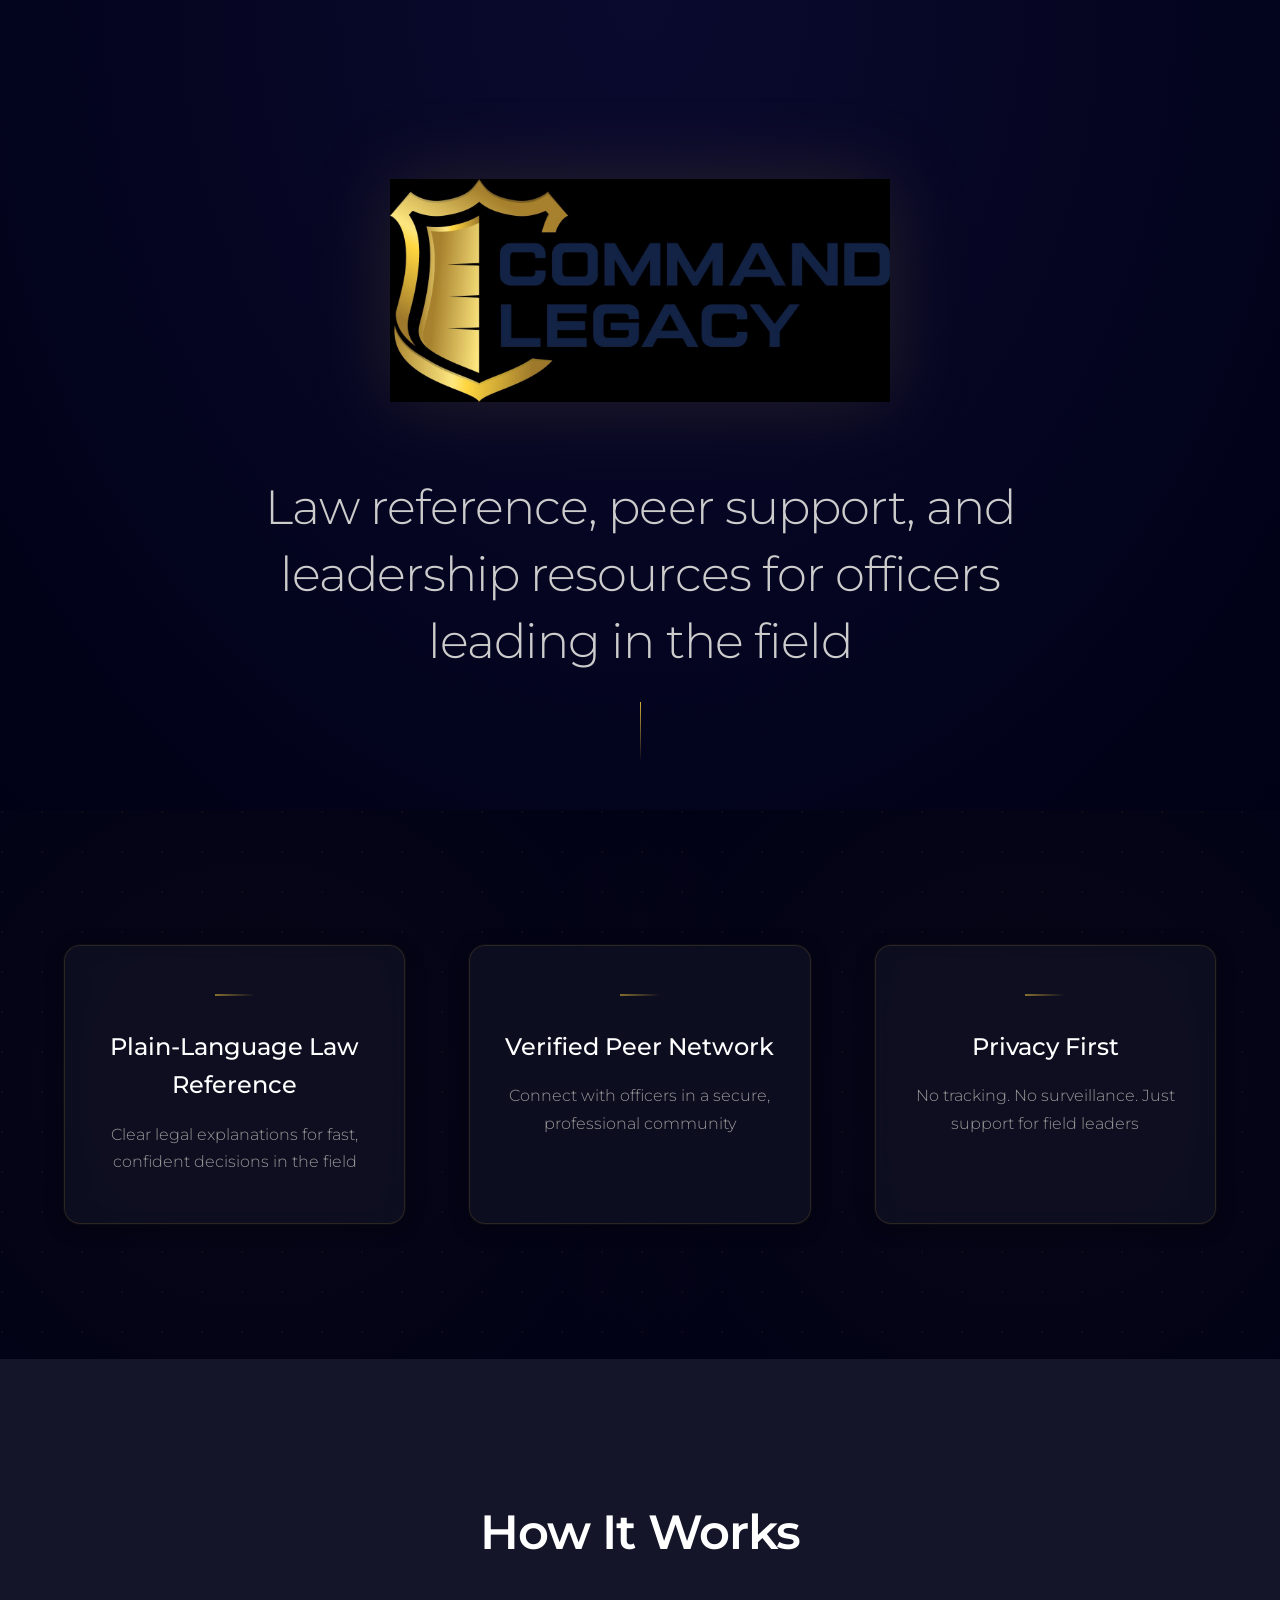
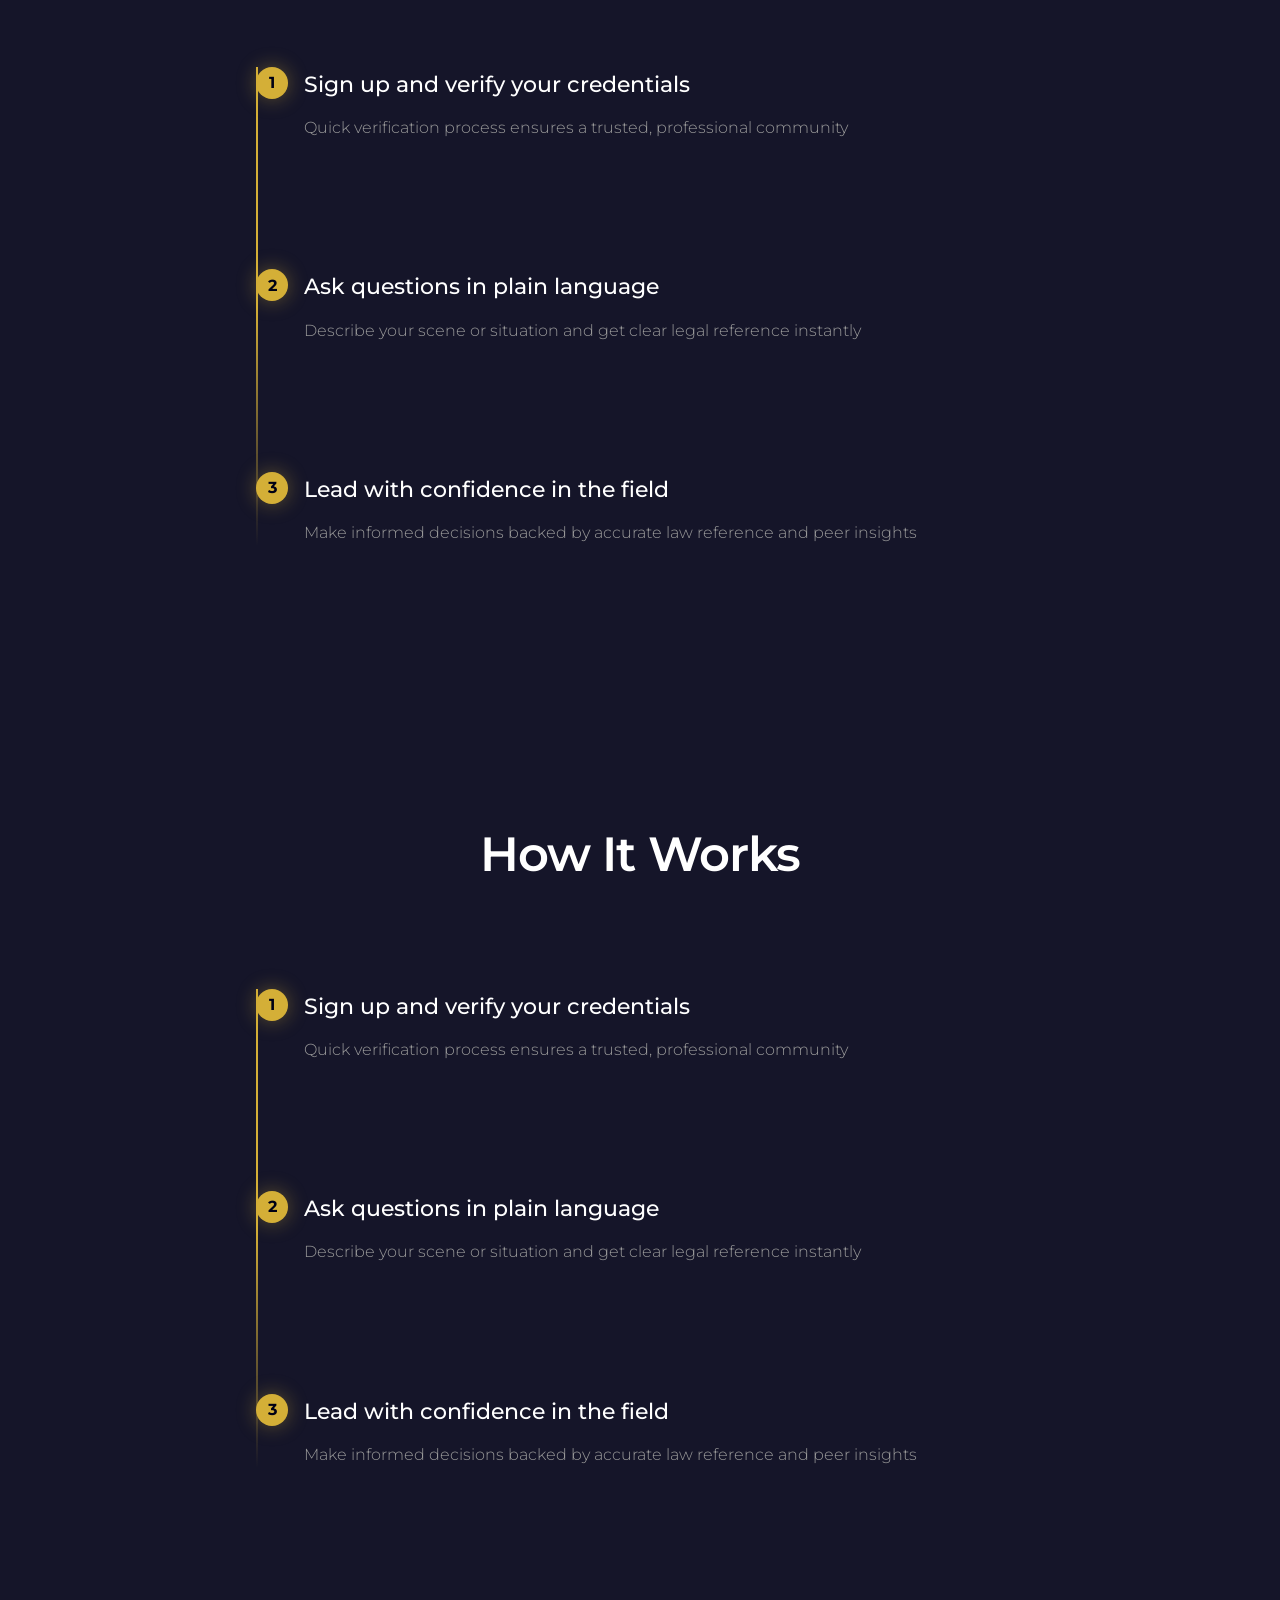
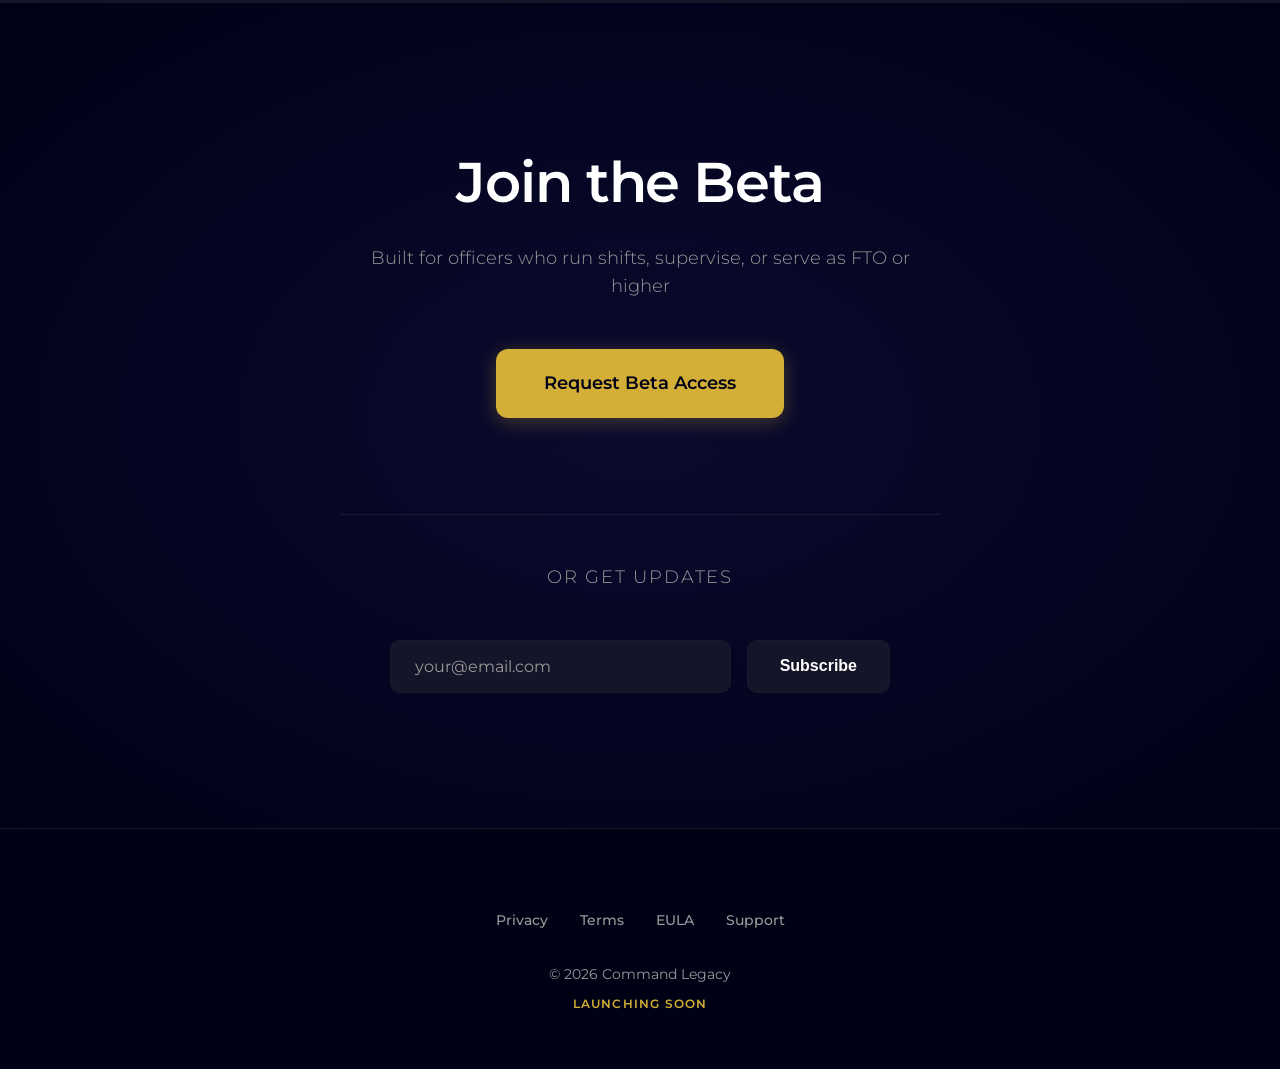
==== index.html @ ec706bce "Launch redesigned info site" ====
<!DOCTYPE html>
<html lang="en">
<head>
    <meta charset="UTF-8">
    <meta name="viewport" content="width=device-width, initial-scale=1.0">
    <title>Command Legacy - Law Reference and Leadership Tools for Field Officers</title>
    <meta name="description" content="Law reference, peer support, and leadership resources for officers leading in the field. Privacy-first tools built for police supervisors.">
    <link rel="stylesheet" href="styles.css">
</head>
<body>
    <!-- Hero Section -->
    <section class="hero">
        <div class="hero-content">
            <img src="logo.png" srcset="logo.png 2x, logo@3x.png 3x" alt="Command Legacy" class="logo">
            <h1 class="hero-title">Law reference, peer support, and leadership resources for officers leading in the field</h1>
        </div>
        <div class="scroll-indicator"></div>
    </section>

    <!-- Features Section -->
    <section class="features">
        <div class="features-grid">
            <div class="feature">
                <div class="feature-accent"></div>
                <h3>Plain-Language Law Reference</h3>
                <p>Clear legal explanations for fast, confident decisions in the field</p>
            </div>
            <div class="feature">
                <div class="feature-accent"></div>
                <h3>Verified Peer Network</h3>
                <p>Connect with officers in a secure, professional community</p>
            </div>
            <div class="feature">
                <div class="feature-accent"></div>
                <h3>Privacy First</h3>
                <p>No tracking. No surveillance. Just support for field leaders</p>
            </div>
        </div>
    </section>

    <!-- How It Works Section -->
    <section class="how-it-works">
        <div class="how-it-works-content">
            <h2 class="section-title">How It Works</h2>
            <div class="timeline">
                <div class="timeline-item">
                    <div class="timeline-number">1</div>
                    <h3>Sign up and verify your credentials</h3>
                    <p>Quick verification process ensures a trusted, professional community</p>
                </div>
                <div class="timeline-item">
                    <div class="timeline-number">2</div>
                    <h3>Ask questions in plain language</h3>
                    <p>Describe your scene or situation and get clear legal reference instantly</p>
                </div>
                <div class="timeline-item">
                    <div class="timeline-number">3</div>
                    <h3>Lead with confidence in the field</h3>
                    <p>Make informed decisions backed by accurate law reference and peer insights</p>
                </div>
            </div>
        </div>
    </section>

    <!-- How It Works Section -->
    <section class="how-it-works">
        <div class="how-it-works-content">
            <h2 class="section-title">How It Works</h2>
            <div class="timeline">
                <div class="timeline-item">
                    <div class="timeline-number">1</div>
                    <h3>Sign up and verify your credentials</h3>
                    <p>Quick verification process ensures a trusted, professional community</p>
                </div>
                <div class="timeline-item">
                    <div class="timeline-number">2</div>
                    <h3>Ask questions in plain language</h3>
                    <p>Describe your scene or situation and get clear legal reference instantly</p>
                </div>
                <div class="timeline-item">
                    <div class="timeline-number">3</div>
                    <h3>Lead with confidence in the field</h3>
                    <p>Make informed decisions backed by accurate law reference and peer insights</p>
                </div>
            </div>
        </div>
    </section>

    <!-- CTA Section -->
    <section class="cta">
        <div class="cta-content">
            <h2>Join the Beta</h2>
            <p>Built for officers who run shifts, supervise, or serve as FTO or higher</p>
            <a href="beta-signup.html" class="btn-primary">Request Beta Access</a>
            
            <div class="email-capture">
                <p class="email-label">Or get updates</p>
                <form id="updates-form" class="inline-form">
                    <input type="email" id="email-updates" name="email" placeholder="your@email.com" required>
                    <button type="submit" class="btn-secondary">Subscribe</button>
                </form>
                <div id="updates-confirmation" class="confirmation hidden">Thanks! We'll be in touch soon</div>
            </div>
        </div>
    </section>

    <!-- Footer -->
    <footer class="footer">
        <div class="footer-links">
            <a href="https://tos.commandlegacy.io/privacy.html">Privacy</a>
            <a href="https://tos.commandlegacy.io/index.html">Terms</a>
            <a href="https://tos.commandlegacy.io/eula.html">EULA</a>
            <a href="https://tos.commandlegacy.io/support.html">Support</a>
        </div>
        <div class="footer-info">
            <p>&copy; 2026 Command Legacy</p>
            <p class="launching">Launching Soon</p>
        </div>
    </footer>

    <script src="script.js"></script>
</body>
</html>
---- styles.css ----
/* ================================
   Command Legacy - Premium Dark
   ================================ */

@import url('https://fonts.googleapis.com/css2?family=Montserrat:wght@300;400;500;600;700&display=swap');

* {
    margin: 0;
    padding: 0;
    box-sizing: border-box;
}

:root {
    --navy: #000115;
    --navy-light: #0a0a1f;
    --surface: #151529;
    --border: #1a1a2e;
    --gold: #D4AF37;
    --gold-glow: rgba(212, 175, 55, 0.3);
    --white: #ffffff;
    --gray: #999999;
    --gray-light: #cccccc;
}

html {
    font-size: 16px;
    scroll-behavior: smooth;
}

body {
    font-family: 'Montserrat', -apple-system, BlinkMacSystemFont, 'Segoe UI', 'Helvetica Neue', sans-serif;
    background-color: var(--navy);
    color: var(--white);
    line-height: 1.6;
    -webkit-font-smoothing: antialiased;
    -moz-osx-font-smoothing: grayscale;
    overflow-x: hidden;
}

/* ========================================
   HERO SECTION
   ======================================== */

.hero {
    min-height: 90vh;
    display: flex;
    flex-direction: column;
    align-items: center;
    justify-content: center;
    padding: 10vh 5vw 5vh;
    position: relative;
    background: radial-gradient(ellipse at top, #0a0a2f, #000115);
}

.hero-content {
    max-width: 1000px;
    width: 100%;
    text-align: center;
    animation: fadeInUp 1s ease-out;
}

.logo {
    max-width: 500px;
    width: 100%;
    height: auto;
    margin-bottom: 4rem;
    filter: drop-shadow(0 0 40px rgba(212, 175, 55, 0.15));
}

.hero-title {
    font-size: clamp(1.5rem, 4vw, 3rem);
    font-weight: 300;
    line-height: 1.4;
    color: var(--gray-light);
    letter-spacing: -0.02em;
    max-width: 900px;
    margin: 0 auto;
}

.scroll-indicator {
    position: absolute;
    bottom: 3rem;
    width: 1px;
    height: 60px;
    background: linear-gradient(to bottom, var(--gold), transparent);
    animation: scroll 2s ease-in-out infinite;
}

@keyframes scroll {
    0%, 100% { transform: translateY(0); opacity: 0.3; }
    50% { transform: translateY(10px); opacity: 1; }
}

@keyframes fadeInUp {
    from {
        opacity: 0;
        transform: translateY(30px);
    }
    to {
        opacity: 1;
        transform: translateY(0);
    }
}

/* ========================================
   FEATURES SECTION
   ======================================== */

.features {
    padding: 15vh 5vw;
    background: 
        radial-gradient(circle at 20% 50%, rgba(212, 175, 55, 0.03) 0%, transparent 50%),
        radial-gradient(circle at 80% 50%, rgba(212, 175, 55, 0.03) 0%, transparent 50%),
        var(--navy);
    position: relative;
}

.features::before {
    content: '';
    position: absolute;
    top: 0;
    left: 0;
    right: 0;
    bottom: 0;
    background-image: 
        radial-gradient(circle at 2px 2px, rgba(212, 175, 55, 0.05) 1px, transparent 1px);
    background-size: 40px 40px;
    pointer-events: none;
}

.features-grid {
    max-width: 1200px;
    margin: 0 auto;
    display: grid;
    grid-template-columns: repeat(auto-fit, minmax(300px, 1fr));
    gap: 4rem;
    position: relative;
    z-index: 1;
}

.feature {
    text-align: center;
    padding: 3rem 2rem;
    border-radius: 16px;
    border: 1px solid rgba(212, 175, 55, 0.15);
    background: rgba(21, 21, 41, 0.6);
    backdrop-filter: blur(10px);
    transition: all 0.4s cubic-bezier(0.4, 0, 0.2, 1);
    box-shadow: 
        0 4px 20px rgba(0, 0, 0, 0.3),
        0 0 0 1px rgba(212, 175, 55, 0.05);
}

.feature:hover {
    border-color: var(--gold);
    transform: translateY(-8px);
    box-shadow: 
        0 20px 60px rgba(0, 0, 0, 0.5),
        0 0 0 1px rgba(212, 175, 55, 0.3),
        0 0 40px rgba(212, 175, 55, 0.1);
}

.feature-accent {
    width: 40px;
    height: 2px;
    background: linear-gradient(90deg, var(--gold), transparent);
    margin: 0 auto 2rem;
    opacity: 0.6;
    transition: all 0.4s ease;
}

.feature:hover .feature-accent {
    opacity: 1;
    width: 60px;
}

.feature h3 {
    font-size: 1.5rem;
    font-weight: 500;
    margin-bottom: 1rem;
    color: var(--white);
}

.feature p {
    font-size: 1rem;
    color: var(--gray);
    line-height: 1.7;
    font-weight: 300;
}

/* ========================================
   HOW IT WORKS SECTION
   ======================================== */

.how-it-works {
    padding: 15vh 5vw;
    background: var(--surface);
}

.how-it-works-content {
    max-width: 800px;
    margin: 0 auto;
}

.section-title {
    font-size: clamp(2rem, 5vw, 3rem);
    font-weight: 600;
    text-align: center;
    margin-bottom: 6rem;
    letter-spacing: -0.02em;
}

.timeline {
    position: relative;
    padding-left: 4rem;
}

.timeline::before {
    content: '';
    position: absolute;
    left: 1rem;
    top: 0;
    bottom: 0;
    width: 2px;
    background: linear-gradient(
        to bottom,
        var(--gold) 0%,
        var(--gold) 50%,
        transparent 100%
    );
    animation: lineFlow 3s ease-in-out infinite;
}

@keyframes lineFlow {
    0% {
        background: linear-gradient(
            to bottom,
            var(--gold) 0%,
            var(--gold) 30%,
            rgba(212, 175, 55, 0.3) 60%,
            transparent 100%
        );
    }
    50% {
        background: linear-gradient(
            to bottom,
            var(--gold) 0%,
            var(--gold) 50%,
            rgba(212, 175, 55, 0.3) 80%,
            transparent 100%
        );
    }
    100% {
        background: linear-gradient(
            to bottom,
            var(--gold) 0%,
            var(--gold) 30%,
            rgba(212, 175, 55, 0.3) 60%,
            transparent 100%
        );
    }
}

.timeline-item {
    position: relative;
    margin-bottom: 4rem;
    padding-bottom: 4rem;
}

.timeline-item:last-child {
    margin-bottom: 0;
    padding-bottom: 0;
}

.timeline-number {
    position: absolute;
    left: -3rem;
    top: 0;
    width: 2rem;
    height: 2rem;
    background: var(--gold);
    color: var(--navy);
    border-radius: 50%;
    display: flex;
    align-items: center;
    justify-content: center;
    font-weight: 700;
    font-size: 1rem;
    z-index: 1;
    box-shadow: 0 0 20px rgba(212, 175, 55, 0.4);
}

.timeline-item h3 {
    font-size: 1.375rem;
    font-weight: 500;
    margin-bottom: 0.75rem;
    color: var(--white);
}

.timeline-item p {
    font-size: 1rem;
    color: var(--gray);
    font-weight: 300;
    line-height: 1.7;
}

/* ========================================
   CTA SECTION
   ======================================== */

.cta {
    padding: 15vh 5vw;
    background: radial-gradient(ellipse at center, #0a0a2f, #000115);
    text-align: center;
}

.cta-content {
    max-width: 600px;
    margin: 0 auto;
}

.cta h2 {
    font-size: clamp(2rem, 5vw, 3.5rem);
    font-weight: 600;
    margin-bottom: 1rem;
    letter-spacing: -0.02em;
}

.cta p {
    font-size: 1.125rem;
    color: var(--gray);
    margin-bottom: 3rem;
    font-weight: 300;
}

/* ========================================
   BUTTONS
   ======================================== */

.btn-primary {
    display: inline-block;
    padding: 1.25rem 3rem;
    font-size: 1.125rem;
    font-weight: 600;
    color: var(--navy);
    background: var(--gold);
    border: none;
    border-radius: 12px;
    text-decoration: none;
    cursor: pointer;
    transition: all 0.3s cubic-bezier(0.4, 0, 0.2, 1);
    box-shadow: 0 4px 20px var(--gold-glow);
}

.btn-primary:hover {
    transform: translateY(-2px);
    box-shadow: 0 8px 40px var(--gold-glow);
    background: #E5C158;
}

.btn-secondary {
    padding: 1rem 2rem;
    font-size: 1rem;
    font-weight: 600;
    color: var(--white);
    background: var(--surface);
    border: 1px solid var(--border);
    border-radius: 10px;
    cursor: pointer;
    transition: all 0.3s ease;
}

.btn-secondary:hover {
    border-color: var(--gold);
    background: var(--navy-light);
}

/* ========================================
   EMAIL CAPTURE
   ======================================== */

.email-capture {
    margin-top: 6rem;
    padding-top: 3rem;
    border-top: 1px solid var(--border);
}

.email-label {
    font-size: 0.875rem;
    color: var(--gray);
    margin-bottom: 1rem;
    text-transform: uppercase;
    letter-spacing: 0.1em;
    font-weight: 500;
}

.inline-form {
    display: flex;
    gap: 1rem;
    max-width: 500px;
    margin: 0 auto;
}

.inline-form input[type="email"] {
    flex: 1;
    padding: 1rem 1.5rem;
    font-size: 1rem;
    background: var(--surface);
    border: 1px solid var(--border);
    border-radius: 10px;
    color: var(--white);
    font-family: 'Montserrat', -apple-system, BlinkMacSystemFont, sans-serif;
    transition: all 0.3s ease;
}

.inline-form input[type="email"]:focus {
    outline: none;
    border-color: var(--gold);
    box-shadow: 0 0 0 3px rgba(212, 175, 55, 0.1);
}

.inline-form input[type="email"]::placeholder {
    color: var(--gray);
}

/* ========================================
   BETA SIGNUP PAGE
   ======================================== */

.beta-header {
    padding: 4rem 5vw;
    text-align: center;
    border-bottom: 1px solid var(--border);
}

.beta-header .logo {
    max-width: 350px;
    margin-bottom: 0;
}

.beta-main {
    padding: 8vh 5vw 15vh;
    min-height: 80vh;
}

.beta-container {
    max-width: 600px;
    margin: 0 auto;
}

.beta-container h1 {
    font-size: clamp(2rem, 5vw, 3rem);
    font-weight: 600;
    text-align: center;
    margin-bottom: 2rem;
    letter-spacing: -0.02em;
}

.eligibility {
    text-align: center;
    padding: 2rem;
    margin-bottom: 4rem;
    background: var(--surface);
    border: 1px solid var(--gold);
    border-radius: 12px;
}

.eligibility p {
    font-size: 1.125rem;
    color: var(--gray-light);
    font-weight: 300;
}

/* ========================================
   FORMS
   ======================================== */

.beta-form {
    display: flex;
    flex-direction: column;
    gap: 1.5rem;
}

.form-row-split {
    display: grid;
    grid-template-columns: 1fr 1fr;
    gap: 1.5rem;
}

.form-group {
    display: flex;
    flex-direction: column;
}

.form-group input {
    padding: 1.25rem 1.5rem;
    font-size: 1rem;
    background: var(--surface);
    border: 1px solid var(--border);
    border-radius: 10px;
    color: var(--white);
    font-family: 'Montserrat', -apple-system, BlinkMacSystemFont, sans-serif;
    transition: all 0.3s ease;
}

.form-group input:focus {
    outline: none;
    border-color: var(--gold);
    box-shadow: 0 0 0 3px rgba(212, 175, 55, 0.1);
}

.form-group input::placeholder {
    color: var(--gray);
}

.form-note {
    font-size: 0.875rem;
    color: var(--gray);
    margin-top: 0.5rem;
    font-style: italic;
}

.beta-form .btn-primary {
    margin-top: 1rem;
    width: 100%;
}

/* ========================================
   MESSAGES
   ======================================== */

.confirmation {
    margin-top: 2rem;
    padding: 1.5rem;
    background: rgba(76, 175, 80, 0.1);
    border: 1px solid rgba(76, 175, 80, 0.5);
    border-radius: 10px;
    color: #4CAF50;
    text-align: center;
    font-weight: 500;
}

.error-message {
    margin-top: 2rem;
    padding: 1.5rem;
    background: rgba(244, 67, 54, 0.1);
    border: 1px solid rgba(244, 67, 54, 0.5);
    border-radius: 10px;
    color: #f44336;
    text-align: center;
    font-weight: 500;
}

.hidden {
    display: none;
}

/* ========================================
   FOOTER
   ======================================== */

.footer {
    padding: 5rem 5vw 3rem;
    border-top: 1px solid var(--border);
    text-align: center;
}

.footer-links {
    display: flex;
    justify-content: center;
    gap: 2rem;
    margin-bottom: 2rem;
}

.footer-links a {
    color: var(--gray);
    text-decoration: none;
    font-size: 0.875rem;
    font-weight: 500;
    transition: color 0.3s ease;
}

.footer-links a:hover {
    color: var(--gold);
}

.footer-info {
    color: var(--gray);
    font-size: 0.875rem;
}

.footer-info p {
    margin-bottom: 0.5rem;
}

.launching {
    color: var(--gold);
    font-weight: 600;
    text-transform: uppercase;
    letter-spacing: 0.1em;
    font-size: 0.75rem;
}

/* ========================================
   RESPONSIVE
   ======================================== */

@media (max-width: 768px) {
    .hero {
        min-height: 85vh;
        padding: 5vh 5vw;
    }
    
    .logo {
        max-width: 320px;
        margin-bottom: 3rem;
    }
    
    .features-grid {
        grid-template-columns: 1fr;
        gap: 2rem;
    }
    
    .feature {
        padding: 2rem 1.5rem;
    }
    
    .timeline {
        padding-left: 3rem;
    }
    
    .timeline-number {
        left: -2.5rem;
        width: 1.75rem;
        height: 1.75rem;
        font-size: 0.875rem;
    }
    
    .inline-form {
        flex-direction: column;
    }
    
    .form-row-split {
        grid-template-columns: 1fr;
        gap: 1.5rem;
    }
    
    .footer-links {
        flex-direction: column;
        gap: 1rem;
    }
    
    .scroll-indicator {
        display: none;
    }
}

@media (max-width: 480px) {
    .hero {
        padding: 3vh 4vw;
    }
    
    .logo {
        max-width: 280px;
        margin-bottom: 2rem;
    }
    
    .features,
    .cta,
    .how-it-works {
        padding: 10vh 4vw;
    }
    
    .email-capture {
        margin-top: 4rem;
    }
}
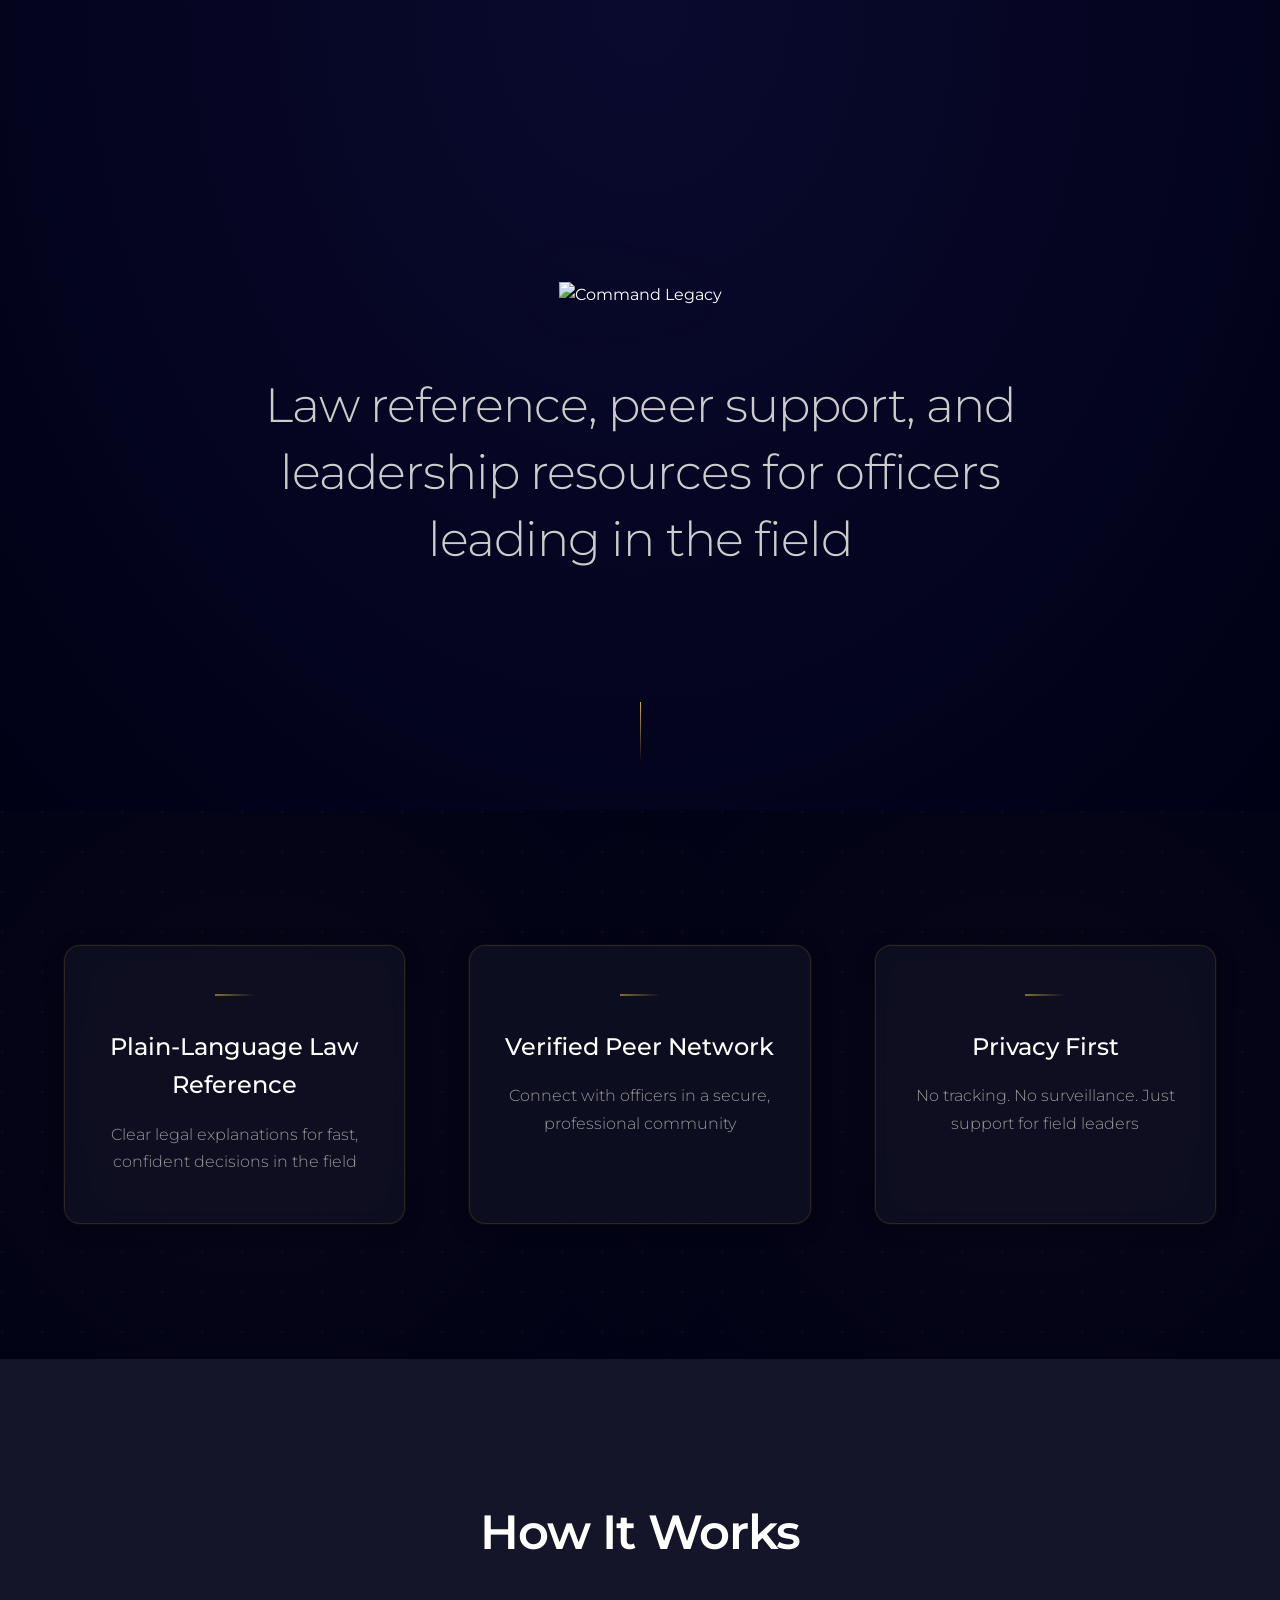
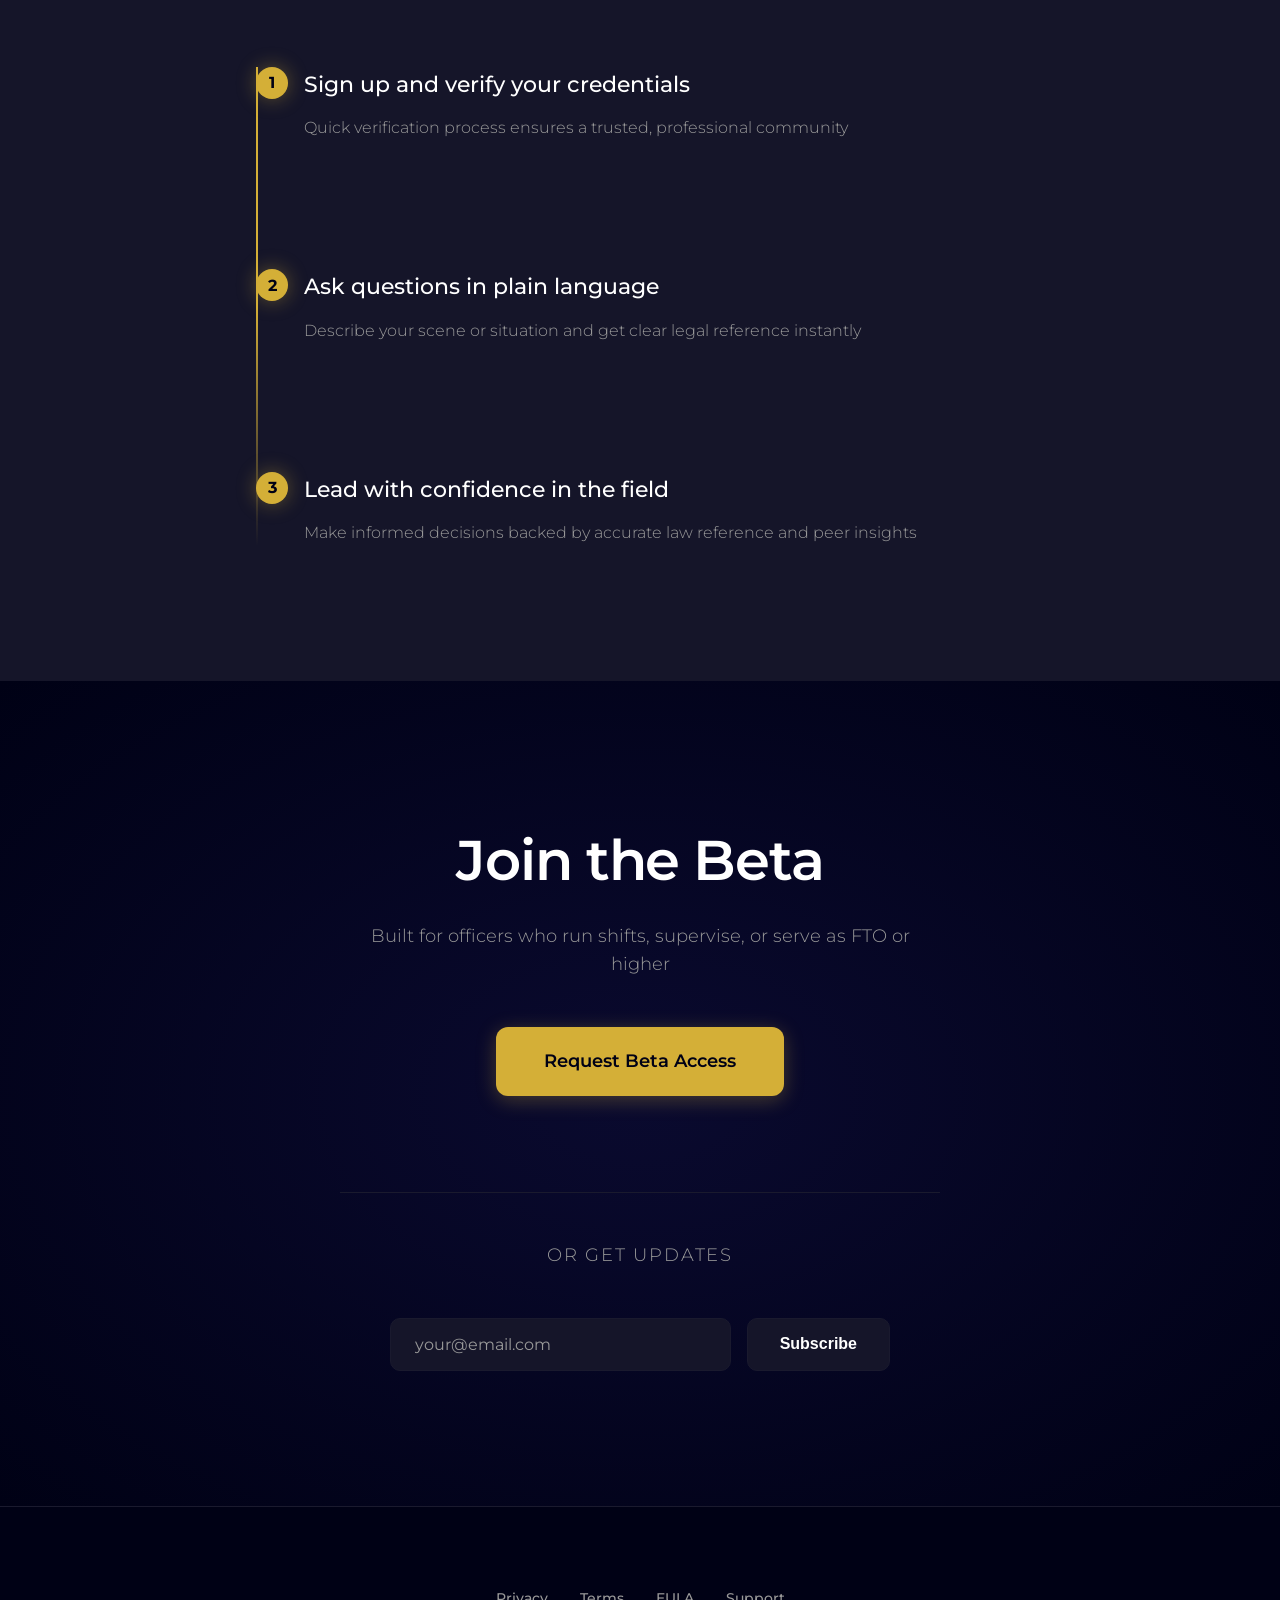
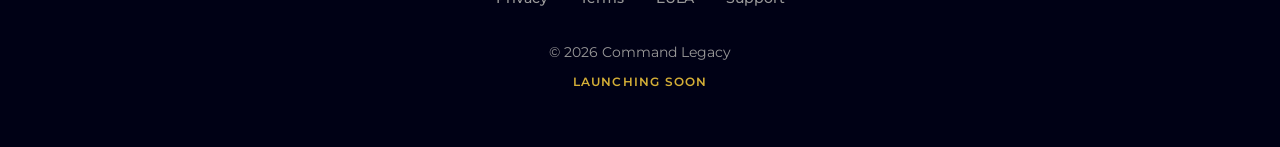
==== commit 750fd2d4: "Change hero image and clean up HTML structure Updated hero image and removed duplicate section." ====
--- a/index.html
+++ b/index.html
@@ -11,7 +11,7 @@
     <!-- Hero Section -->
     <section class="hero">
         <div class="hero-content">
-            <img src="logo.png" srcset="logo.png 2x, logo@3x.png 3x" alt="Command Legacy" class="logo">
+            <img src="Asset-2-4x.jpg" srcset="Asset-2-4x.jpg 2x, logo@3x.png 3x" alt="Command Legacy" class="logo">
             <h1 class="hero-title">Law reference, peer support, and leadership resources for officers leading in the field</h1>
         </div>
         <div class="scroll-indicator"></div>
@@ -38,31 +38,7 @@
         </div>
     </section>
 
-    <!-- How It Works Section -->
-    <section class="how-it-works">
-        <div class="how-it-works-content">
-            <h2 class="section-title">How It Works</h2>
-            <div class="timeline">
-                <div class="timeline-item">
-                    <div class="timeline-number">1</div>
-                    <h3>Sign up and verify your credentials</h3>
-                    <p>Quick verification process ensures a trusted, professional community</p>
-                </div>
-                <div class="timeline-item">
-                    <div class="timeline-number">2</div>
-                    <h3>Ask questions in plain language</h3>
-                    <p>Describe your scene or situation and get clear legal reference instantly</p>
-                </div>
-                <div class="timeline-item">
-                    <div class="timeline-number">3</div>
-                    <h3>Lead with confidence in the field</h3>
-                    <p>Make informed decisions backed by accurate law reference and peer insights</p>
-                </div>
-            </div>
-        </div>
-    </section>
-
-    <!-- How It Works Section -->
+    
     <section class="how-it-works">
         <div class="how-it-works-content">
             <h2 class="section-title">How It Works</h2>
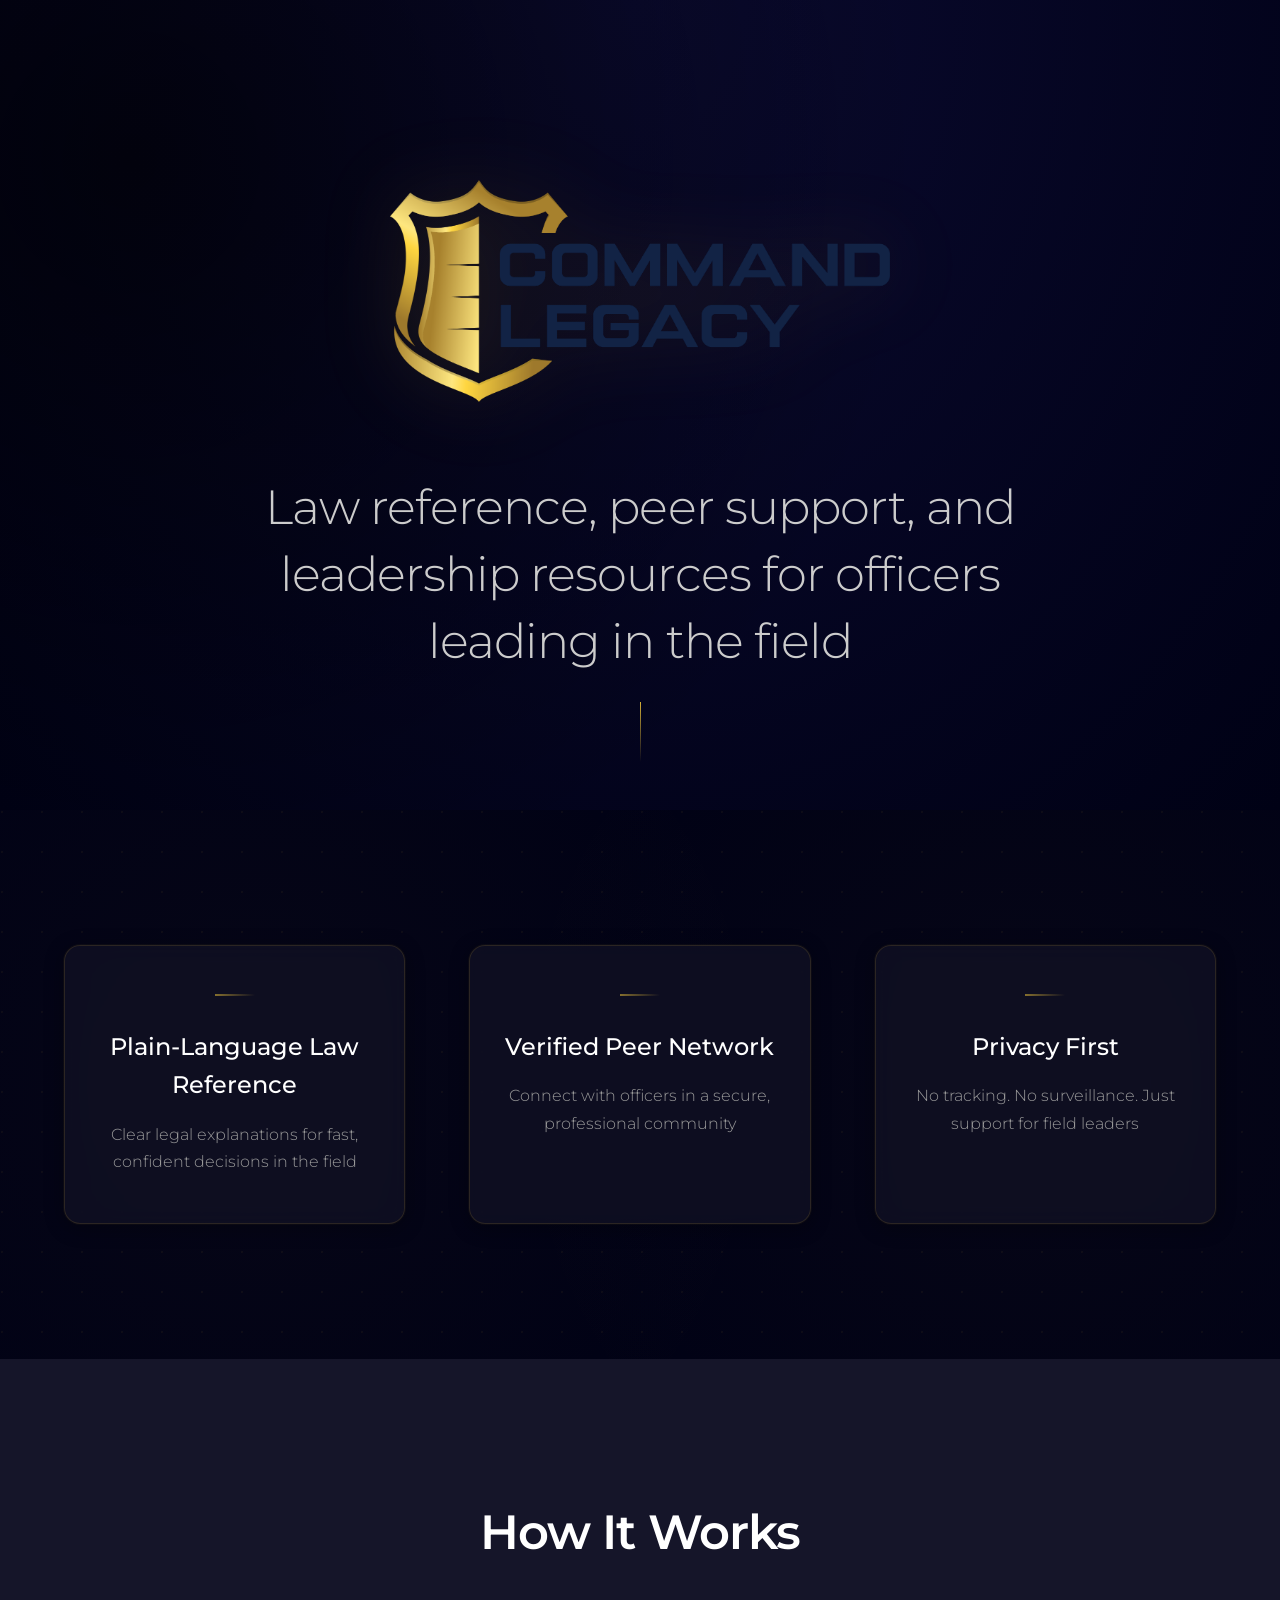
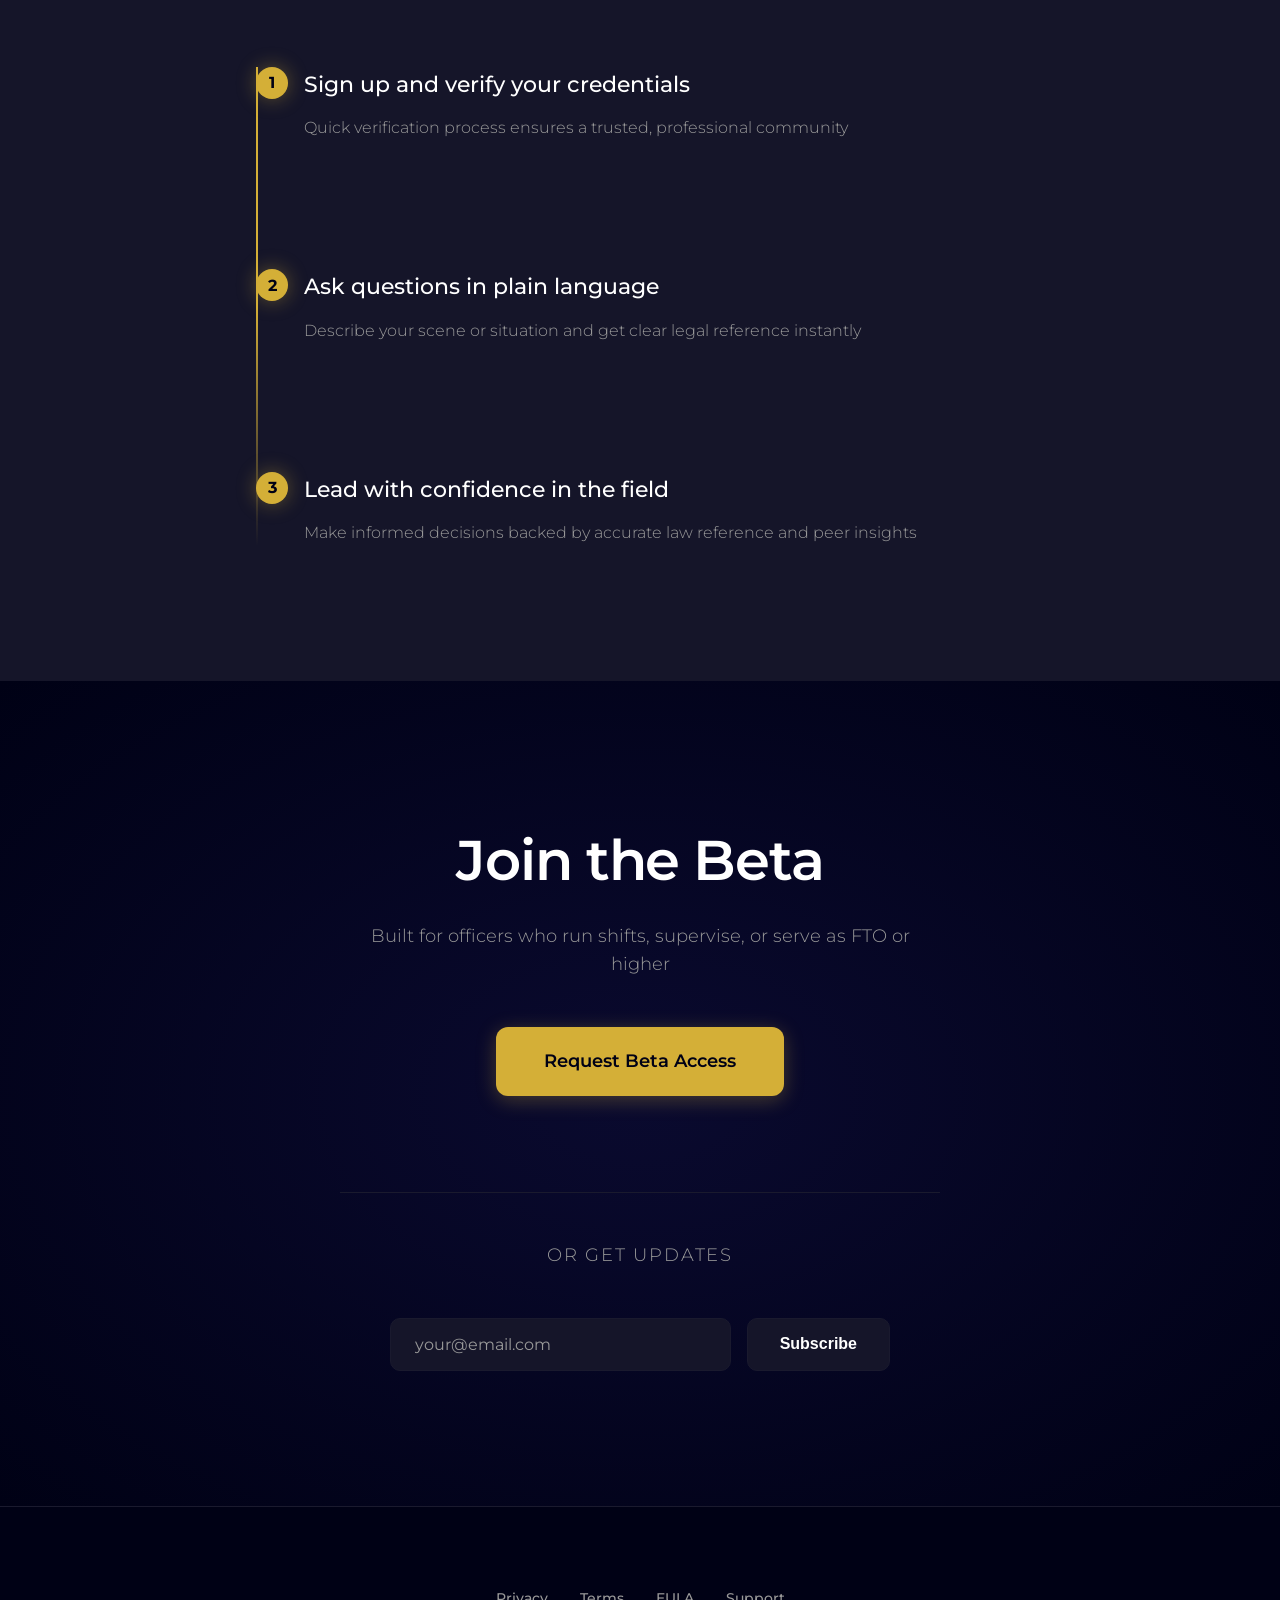
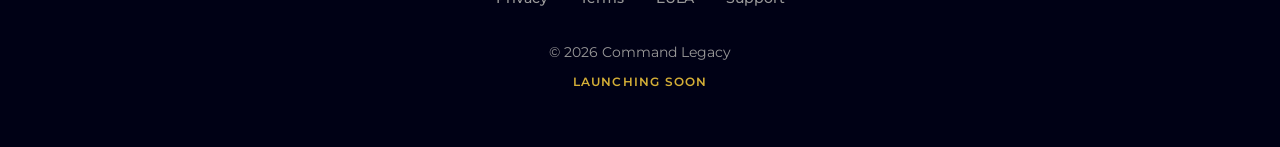
==== commit d9ce34a5: "Update image source in hero section" ====
--- a/index.html
+++ b/index.html
@@ -11,7 +11,7 @@
     <!-- Hero Section -->
     <section class="hero">
         <div class="hero-content">
-            <img src="Asset-2-4x.jpg" srcset="Asset-2-4x.jpg 2x, logo@3x.png 3x" alt="Command Legacy" class="logo">
+            <img src="Asset 2@4x.png" srcset="Asset 2@4x.png 2x, logo@3x.png 3x" alt="Command Legacy" class="logo">
             <h1 class="hero-title">Law reference, peer support, and leadership resources for officers leading in the field</h1>
         </div>
         <div class="scroll-indicator"></div>
--- a/styles.css
+++ b/styles.css
@@ -52,11 +52,21 @@
     background: radial-gradient(ellipse at top, #0a0a2f, #000115);
 }
 
+.hero::before {
+  content: "";
+  position: absolute;
+  inset: 0;
+  background: radial-gradient(circle at 10% 20%, rgba(0,0,0,0.6), transparent 60%);
+  pointer-events: none;
+}
+
 .hero-content {
     max-width: 1000px;
     width: 100%;
     text-align: center;
     animation: fadeInUp 1s ease-out;
+     position: relative;
+  z-index: 1;
 }
 
 .logo {
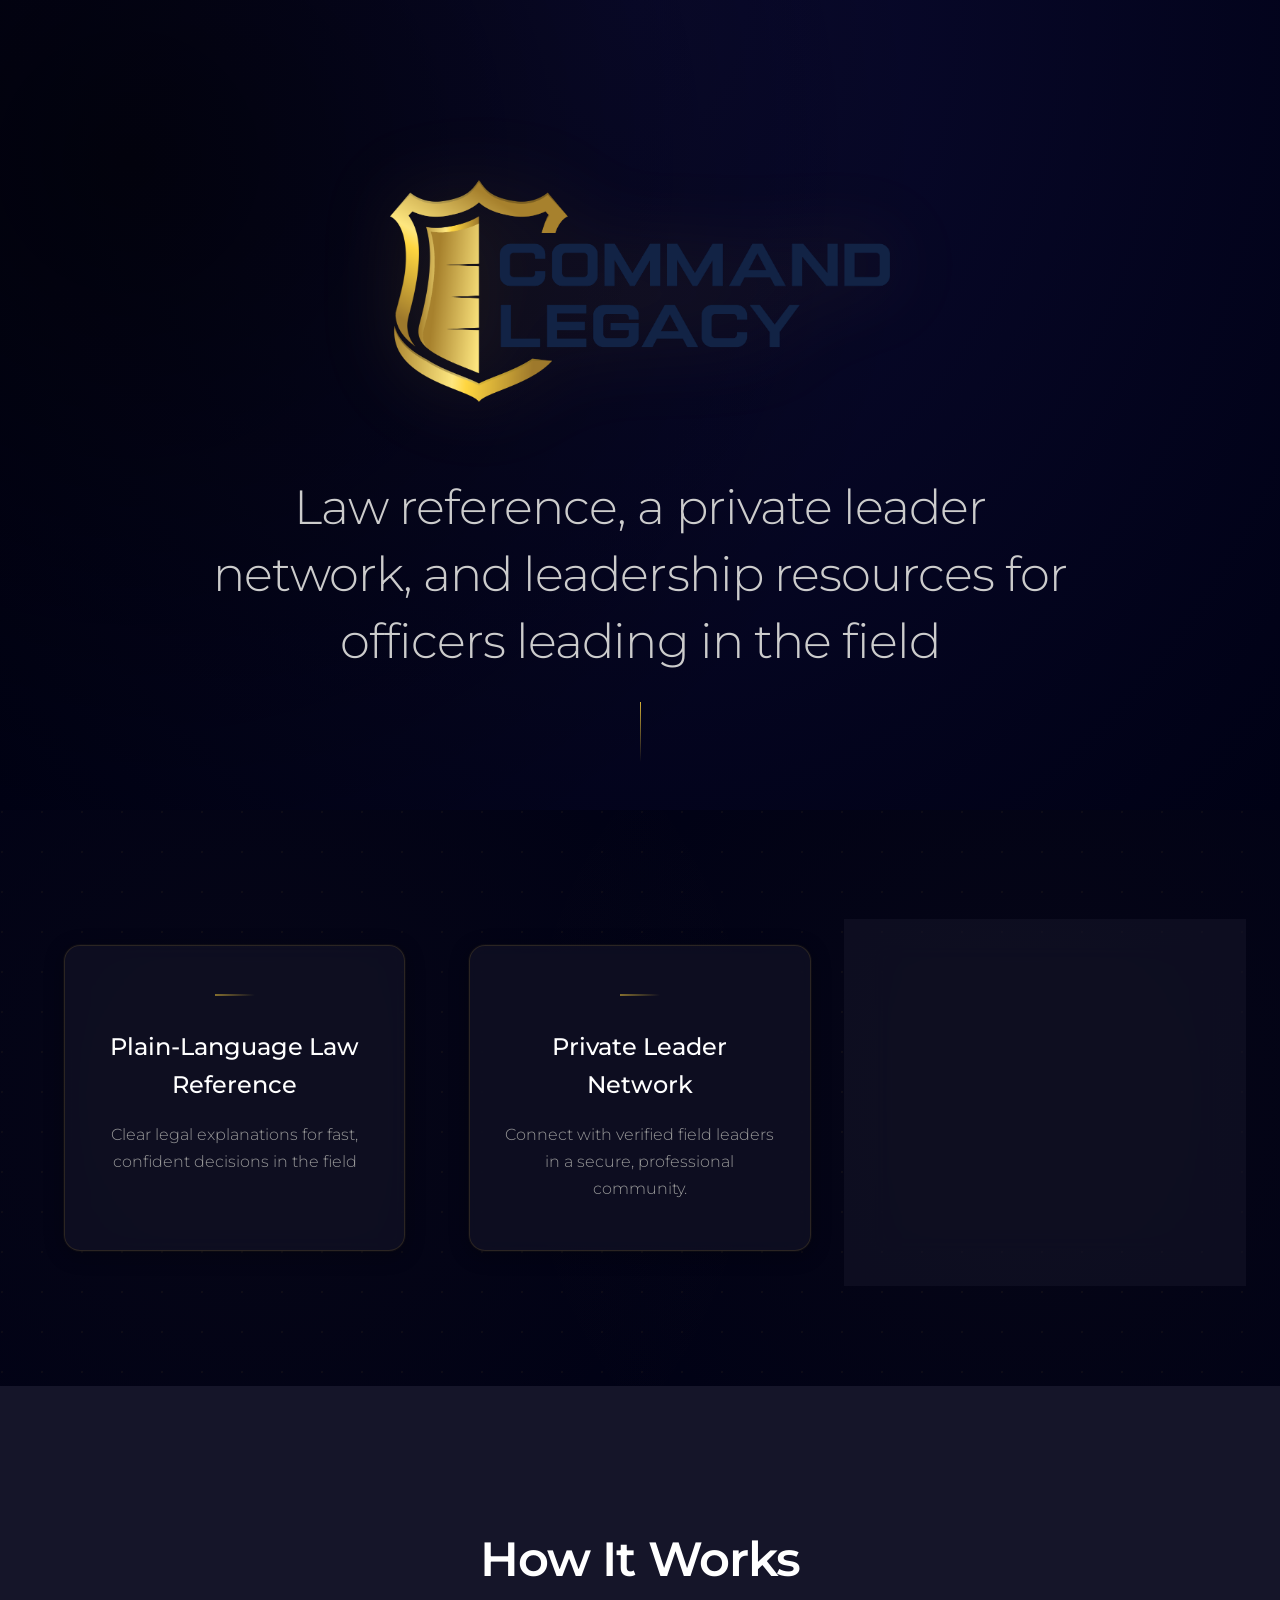
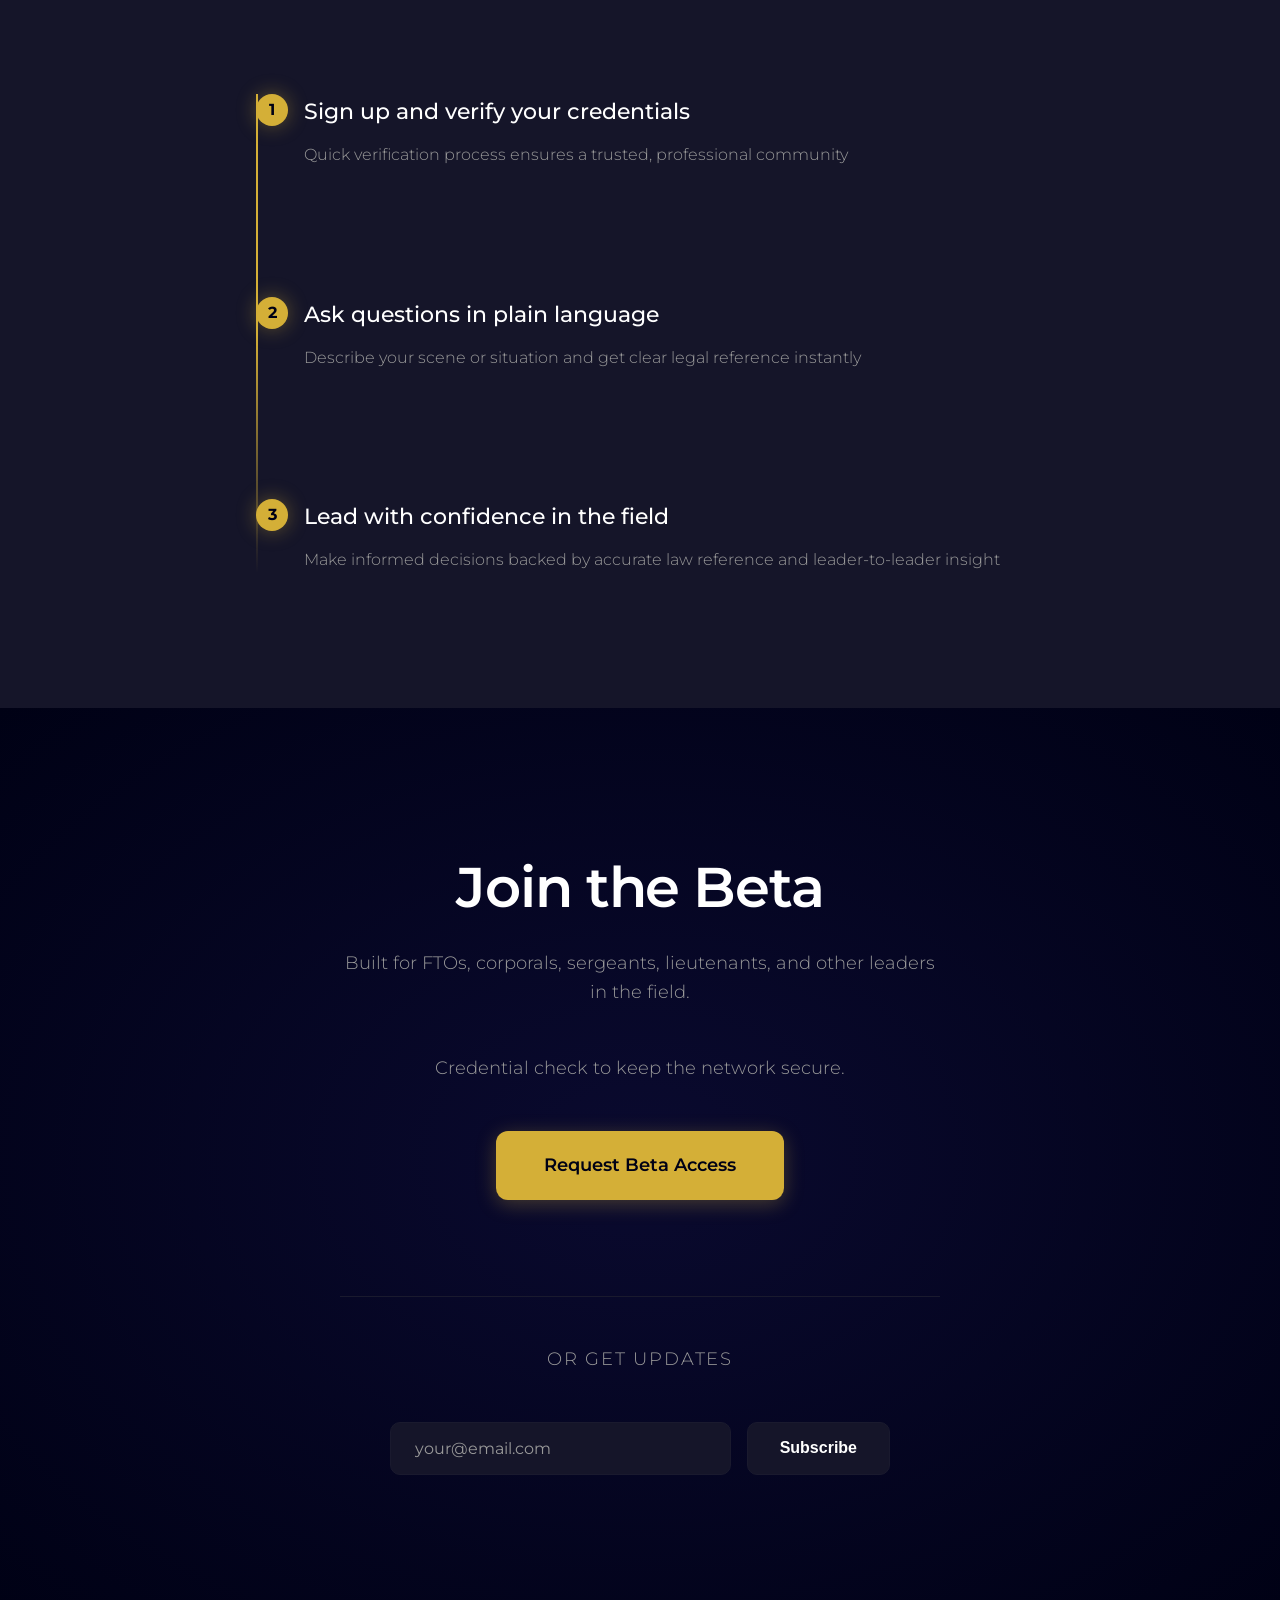
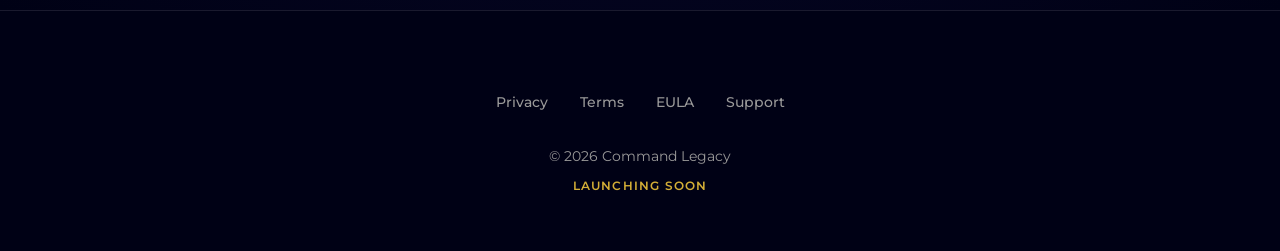
==== commit c4fab922: "Update landing page copy for info.commandlegacy.io - Updated H1 hero tagline to reference 'private l" ====
--- a/index.html
+++ b/index.html
@@ -4,7 +4,7 @@
     <meta charset="UTF-8">
     <meta name="viewport" content="width=device-width, initial-scale=1.0">
     <title>Command Legacy - Law Reference and Leadership Tools for Field Officers</title>
-    <meta name="description" content="Law reference, peer support, and leadership resources for officers leading in the field. Privacy-first tools built for police supervisors.">
+    <meta name="description" content="Law reference, a private leader network, and leadership resources for officers leading in the field. Privacy-first tools built for police supervisors.">
     <link rel="stylesheet" href="styles.css">
 </head>
 <body>
@@ -12,7 +12,7 @@
     <section class="hero">
         <div class="hero-content">
             <img src="Asset 2@4x.png" srcset="Asset 2@4x.png 2x, logo@3x.png 3x" alt="Command Legacy" class="logo">
-            <h1 class="hero-title">Law reference, peer support, and leadership resources for officers leading in the field</h1>
+            <h1 class="hero-title">Law reference, a private leader network, and leadership resources for officers leading in the field</h1>
         </div>
         <div class="scroll-indicator"></div>
     </section>
@@ -27,13 +27,13 @@
             </div>
             <div class="feature">
                 <div class="feature-accent"></div>
-                <h3>Verified Peer Network</h3>
-                <p>Connect with officers in a secure, professional community</p>
+                <h3>Private Leader Network</h3>
+                <p>Connect with verified field leaders in a secure, professional community.</p>
             </div>
             <div class="feature">
                 <div class="feature-accent"></div>
                 <h3>Privacy First</h3>
-                <p>No tracking. No surveillance. Just support for field leaders</p>
+                <p>No ads. We don't sell your searches. Use once the scene is safe.</p>
             </div>
         </div>
     </section>
@@ -56,7 +56,7 @@
                 <div class="timeline-item">
                     <div class="timeline-number">3</div>
                     <h3>Lead with confidence in the field</h3>
-                    <p>Make informed decisions backed by accurate law reference and peer insights</p>
+                    <p>Make informed decisions backed by accurate law reference and leader-to-leader insight</p>
                 </div>
             </div>
         </div>
@@ -66,7 +66,8 @@
     <section class="cta">
         <div class="cta-content">
             <h2>Join the Beta</h2>
-            <p>Built for officers who run shifts, supervise, or serve as FTO or higher</p>
+            <p>Built for FTOs, corporals, sergeants, lieutenants, and other leaders in the field.</p>
+                        <p class="verification-note">Credential check to keep the network secure.</p>
             <a href="beta-signup.html" class="btn-primary">Request Beta Access</a>
             
             <div class="email-capture">
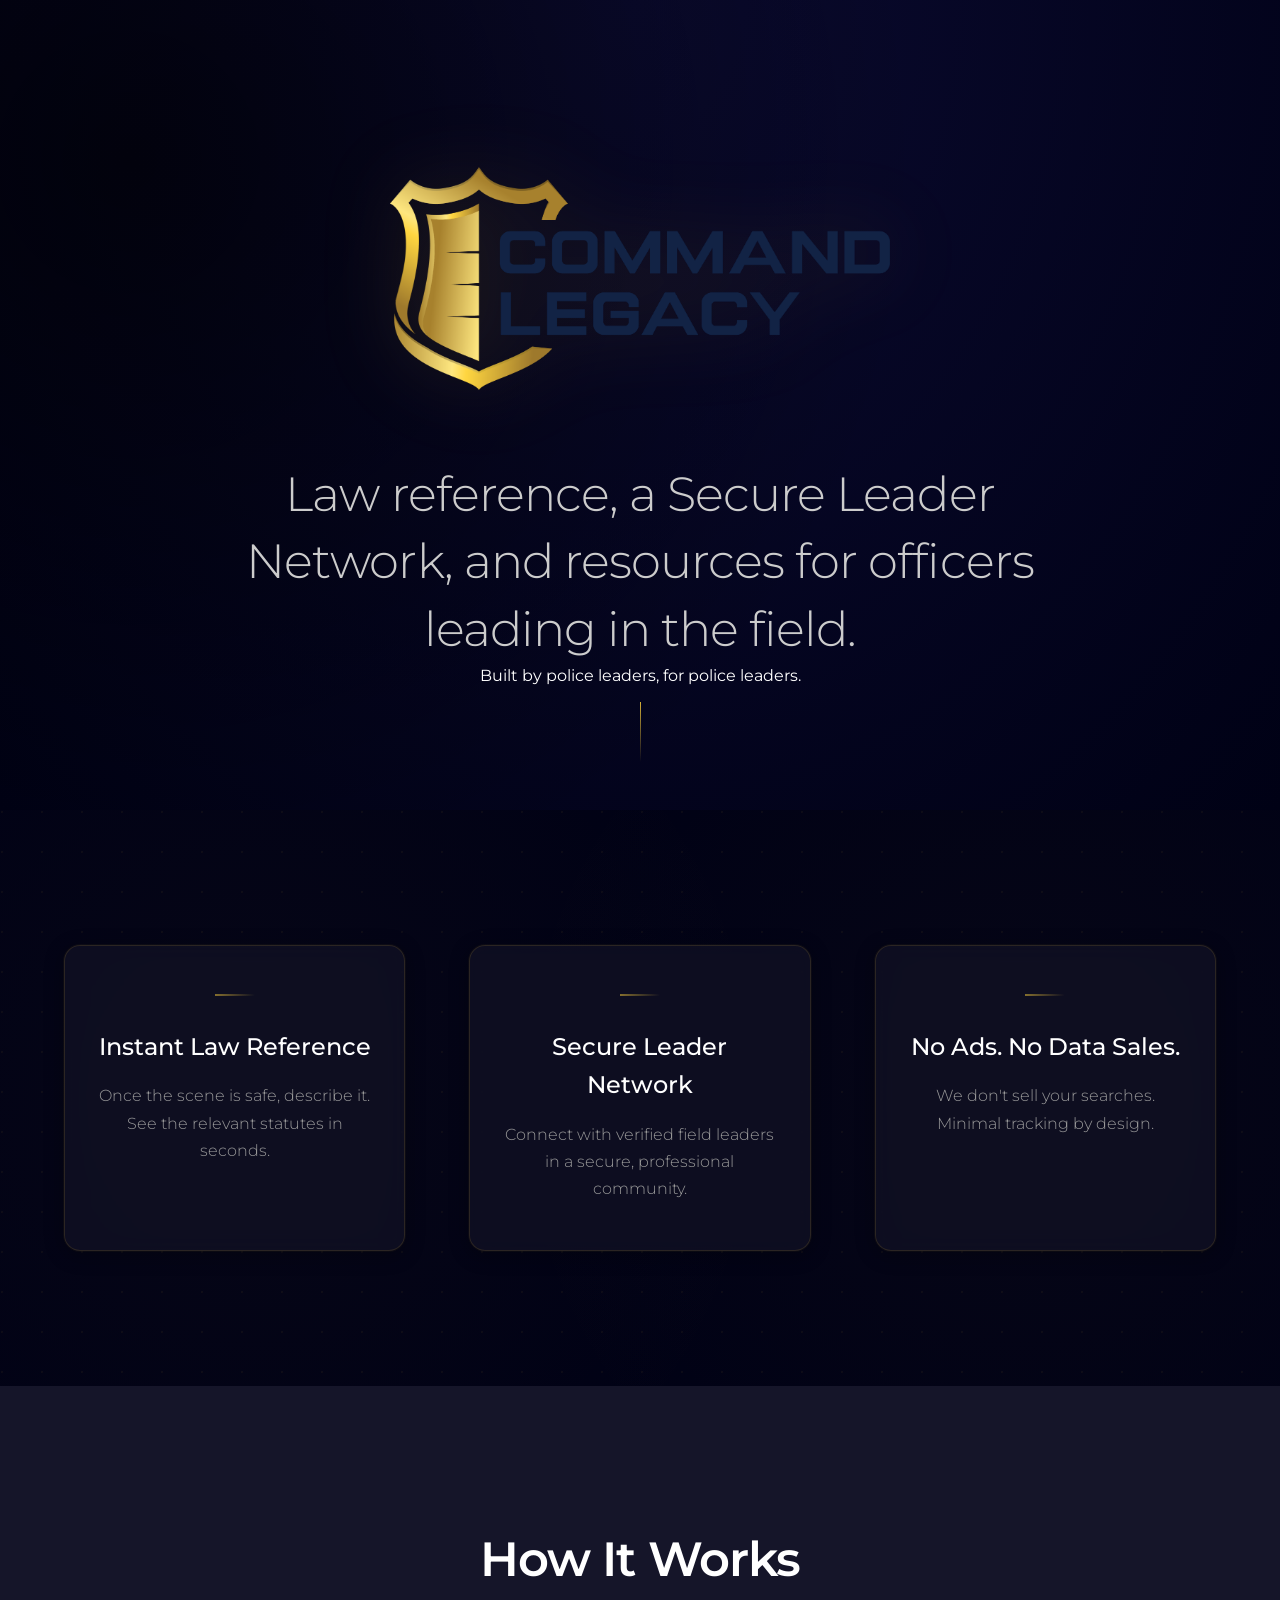
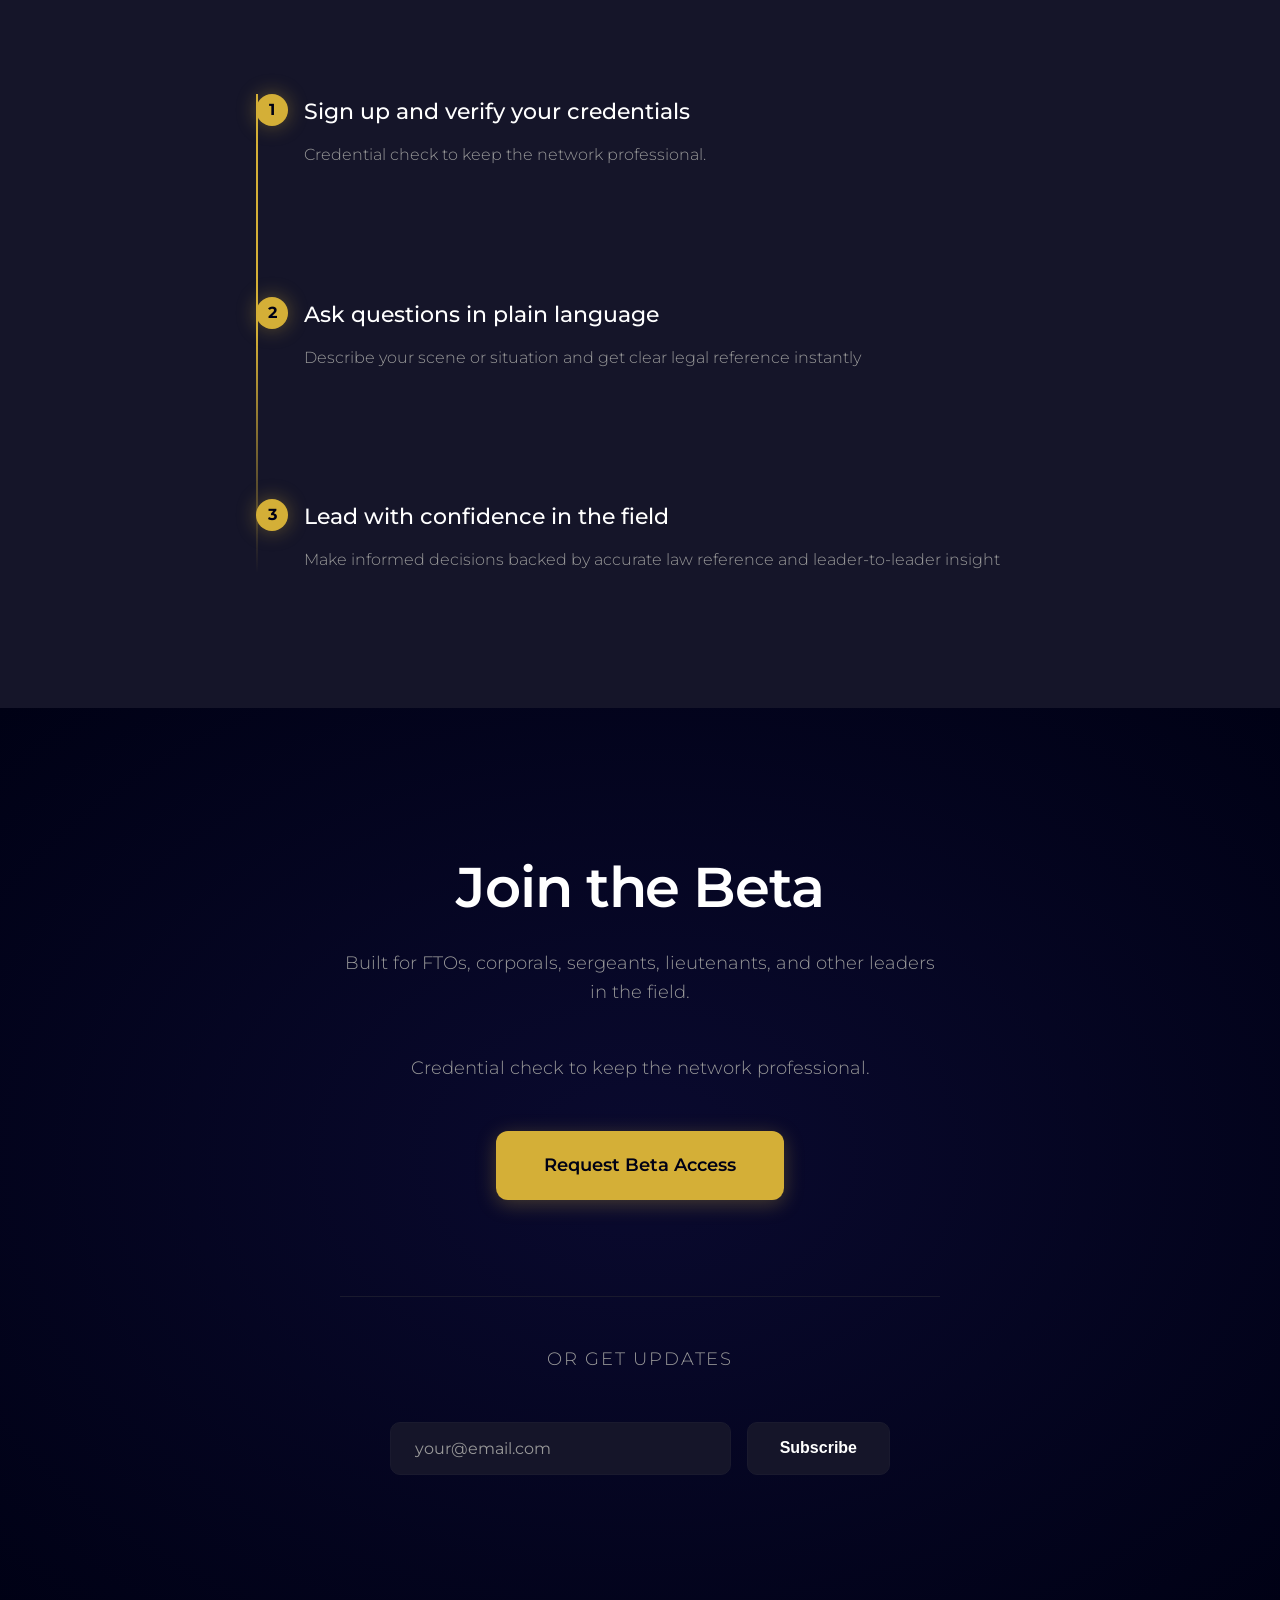
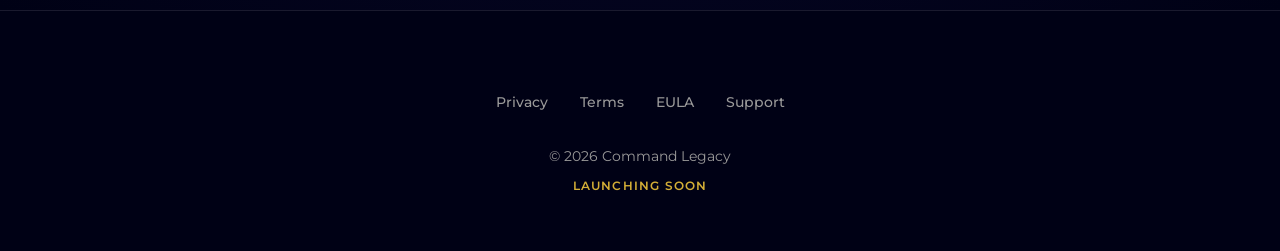
==== commit ea7423b9: "Refine copy to emphasize 'police leaders' positioning - Updated SEO meta description to use 'police " ====
--- a/index.html
+++ b/index.html
@@ -4,7 +4,7 @@
     <meta charset="UTF-8">
     <meta name="viewport" content="width=device-width, initial-scale=1.0">
     <title>Command Legacy - Law Reference and Leadership Tools for Field Officers</title>
-    <meta name="description" content="Law reference, a private leader network, and leadership resources for officers leading in the field. Privacy-first tools built for police supervisors.">
+    <meta name="description" content="Law reference, a Secure Leader Network, and resources for police leaders. Built by police leaders, for police leaders.">
     <link rel="stylesheet" href="styles.css">
 </head>
 <body>
@@ -12,7 +12,8 @@
     <section class="hero">
         <div class="hero-content">
             <img src="Asset 2@4x.png" srcset="Asset 2@4x.png 2x, logo@3x.png 3x" alt="Command Legacy" class="logo">
-            <h1 class="hero-title">Law reference, a private leader network, and leadership resources for officers leading in the field</h1>
+            <h1 class="hero-title">Law reference, a Secure Leader Network, and resources for officers leading in the field.</h1>
+                        <p class="hero-subtitle">Built by police leaders, for police leaders.</p>
         </div>
         <div class="scroll-indicator"></div>
     </section>
@@ -22,18 +23,18 @@
         <div class="features-grid">
             <div class="feature">
                 <div class="feature-accent"></div>
-                <h3>Plain-Language Law Reference</h3>
-                <p>Clear legal explanations for fast, confident decisions in the field</p>
+                <h3>Instant Law Reference</h3>
+                <p>Once the scene is safe, describe it. See the relevant statutes in seconds.</p>
             </div>
             <div class="feature">
                 <div class="feature-accent"></div>
-                <h3>Private Leader Network</h3>
+                <h3>Secure Leader Network</h3>
                 <p>Connect with verified field leaders in a secure, professional community.</p>
             </div>
             <div class="feature">
                 <div class="feature-accent"></div>
-                <h3>Privacy First</h3>
-                <p>No ads. We don't sell your searches. Use once the scene is safe.</p>
+                <h3>No Ads. No Data Sales.</h3>
+                <p>We don't sell your searches. Minimal tracking by design.</p>
             </div>
         </div>
     </section>
@@ -46,7 +47,7 @@
                 <div class="timeline-item">
                     <div class="timeline-number">1</div>
                     <h3>Sign up and verify your credentials</h3>
-                    <p>Quick verification process ensures a trusted, professional community</p>
+                    <p>Credential check to keep the network professional.</p>
                 </div>
                 <div class="timeline-item">
                     <div class="timeline-number">2</div>
@@ -67,7 +68,7 @@
         <div class="cta-content">
             <h2>Join the Beta</h2>
             <p>Built for FTOs, corporals, sergeants, lieutenants, and other leaders in the field.</p>
-                        <p class="verification-note">Credential check to keep the network secure.</p>
+                        <p class="verification-note">Credential check to keep the network professional.</p>
             <a href="beta-signup.html" class="btn-primary">Request Beta Access</a>
             
             <div class="email-capture">
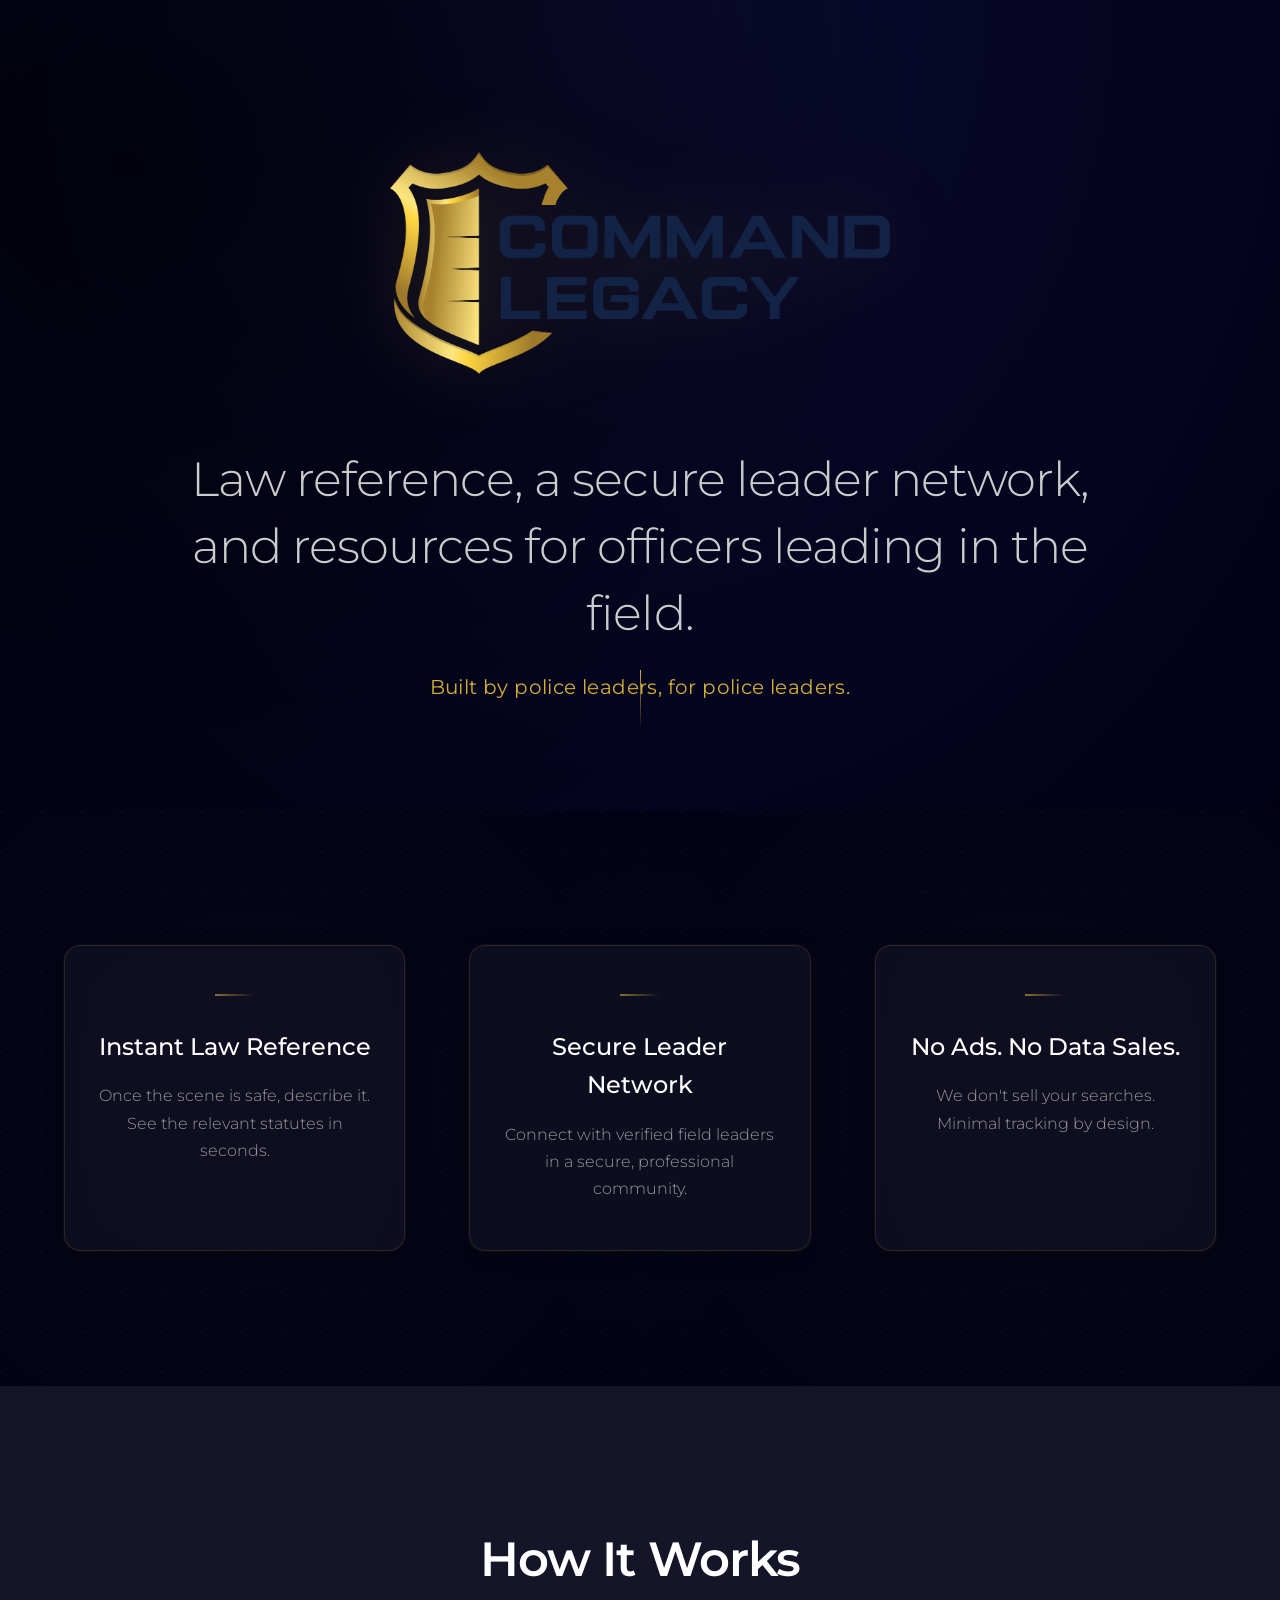
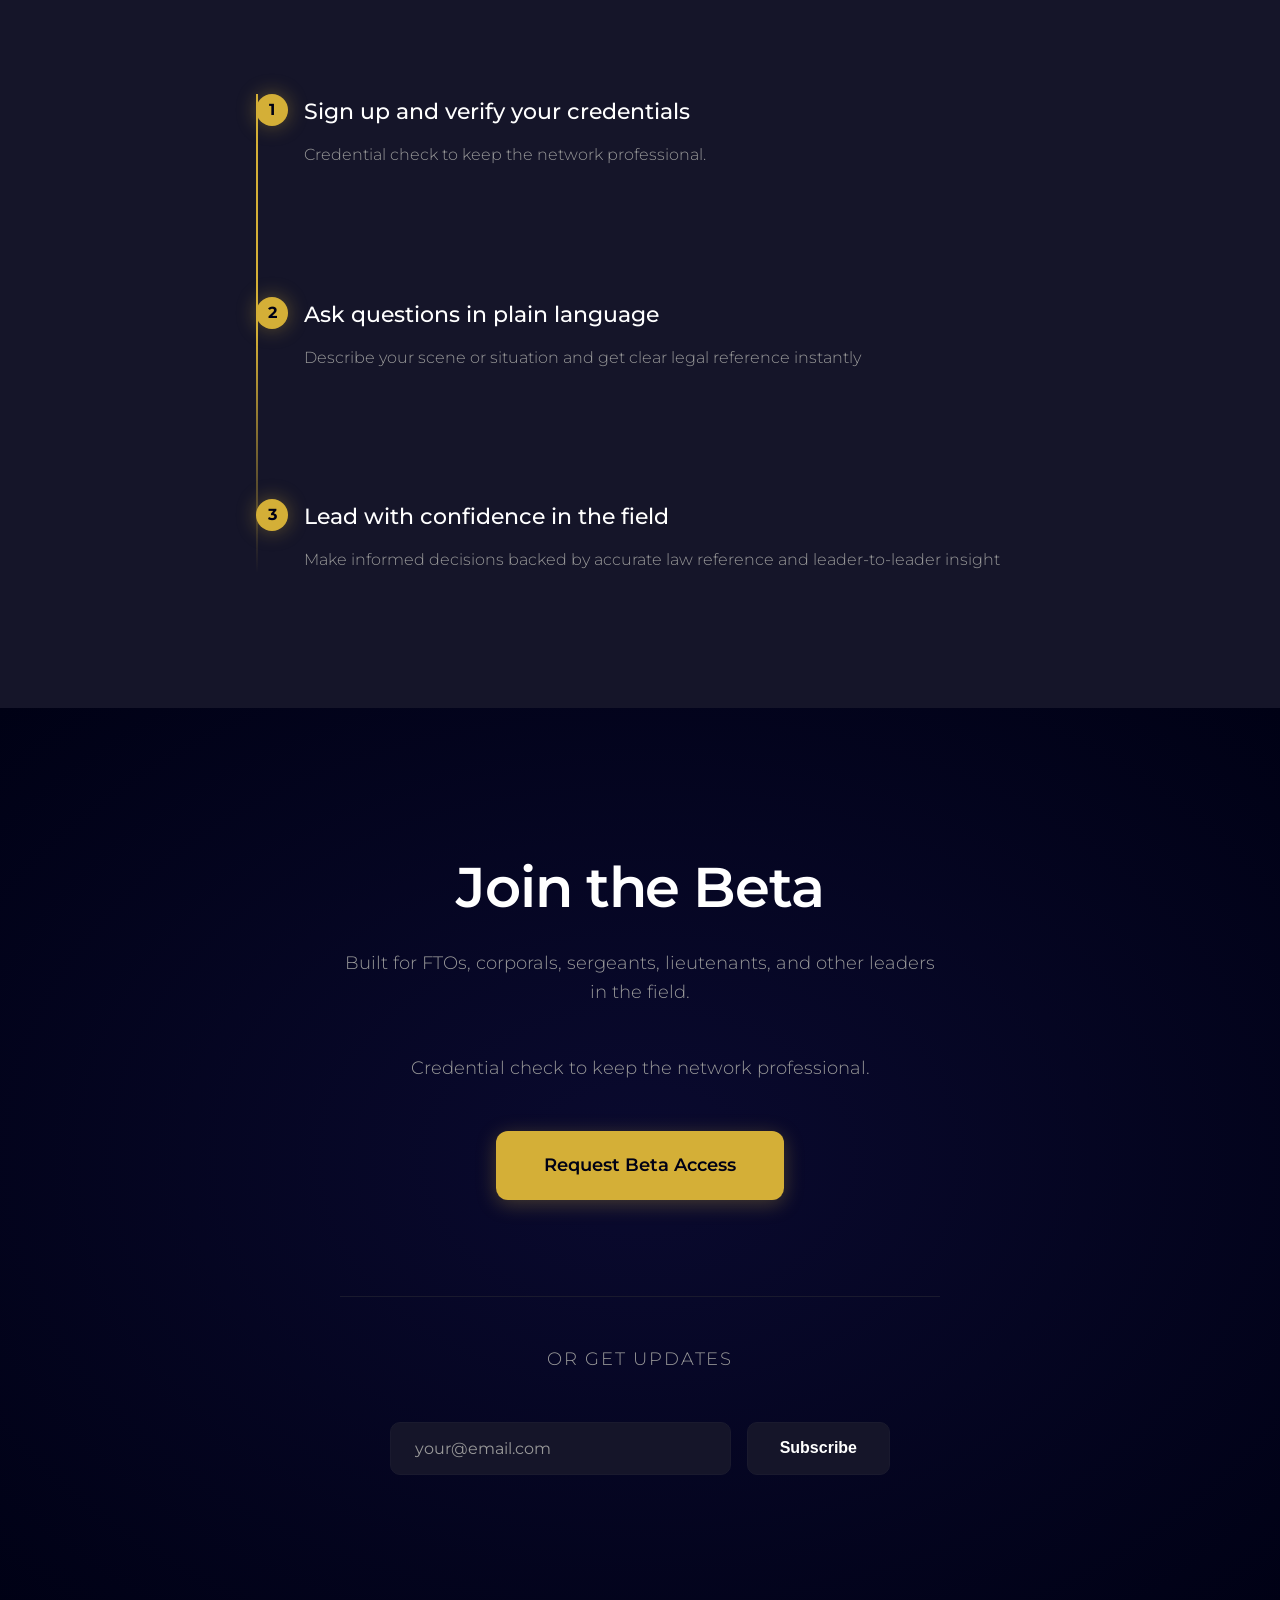
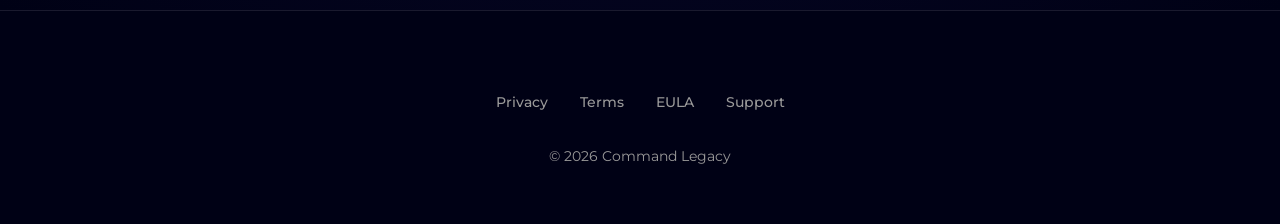
==== commit 7d8d1363: "Correct capitalization and update footer text - Changed 'Secure Leader Network' to lowercase in meta" ====
--- a/index.html
+++ b/index.html
@@ -4,7 +4,7 @@
     <meta charset="UTF-8">
     <meta name="viewport" content="width=device-width, initial-scale=1.0">
     <title>Command Legacy - Law Reference and Leadership Tools for Field Officers</title>
-    <meta name="description" content="Law reference, a Secure Leader Network, and resources for police leaders. Built by police leaders, for police leaders.">
+    <meta name="description" content="Law reference, a secure leader network, and resources for police leaders. Built by police leaders, for police leaders.">
     <link rel="stylesheet" href="styles.css">
 </head>
 <body>
@@ -12,7 +12,7 @@
     <section class="hero">
         <div class="hero-content">
             <img src="Asset 2@4x.png" srcset="Asset 2@4x.png 2x, logo@3x.png 3x" alt="Command Legacy" class="logo">
-            <h1 class="hero-title">Law reference, a Secure Leader Network, and resources for officers leading in the field.</h1>
+            <h1 class="hero-title">Law reference, a secure leader network, and resources for officers leading in the field.</h1>
                         <p class="hero-subtitle">Built by police leaders, for police leaders.</p>
         </div>
         <div class="scroll-indicator"></div>
@@ -92,7 +92,7 @@
         </div>
         <div class="footer-info">
             <p>&copy; 2026 Command Legacy</p>
-            <p class="launching">Launching Soon</p>
+            <p class="launchinSupporting police leaders and the communities they serve.</p>
         </div>
     </footer>
 
--- a/styles.css
+++ b/styles.css
@@ -87,10 +87,19 @@
     margin: 0 auto;
 }
 
+.hero-subtitle {
+  font-size: clamp(1rem, 2.5vw, 1.25rem);
+  font-weight: 400;
+  line-height: 1.6;
+  color: var(--gold);
+  letter-spacing: 0.02em;
+  max-width: 900px;
+  margin: 1.5rem auto 0;
+}
+
 .scroll-indicator {
     position: absolute;
-    bottom: 3rem;
-    width: 1px;
+  bottom: 5rem;    width: 1px;
     height: 60px;
     background: linear-gradient(to bottom, var(--gold), transparent);
     animation: scroll 2s ease-in-out infinite;
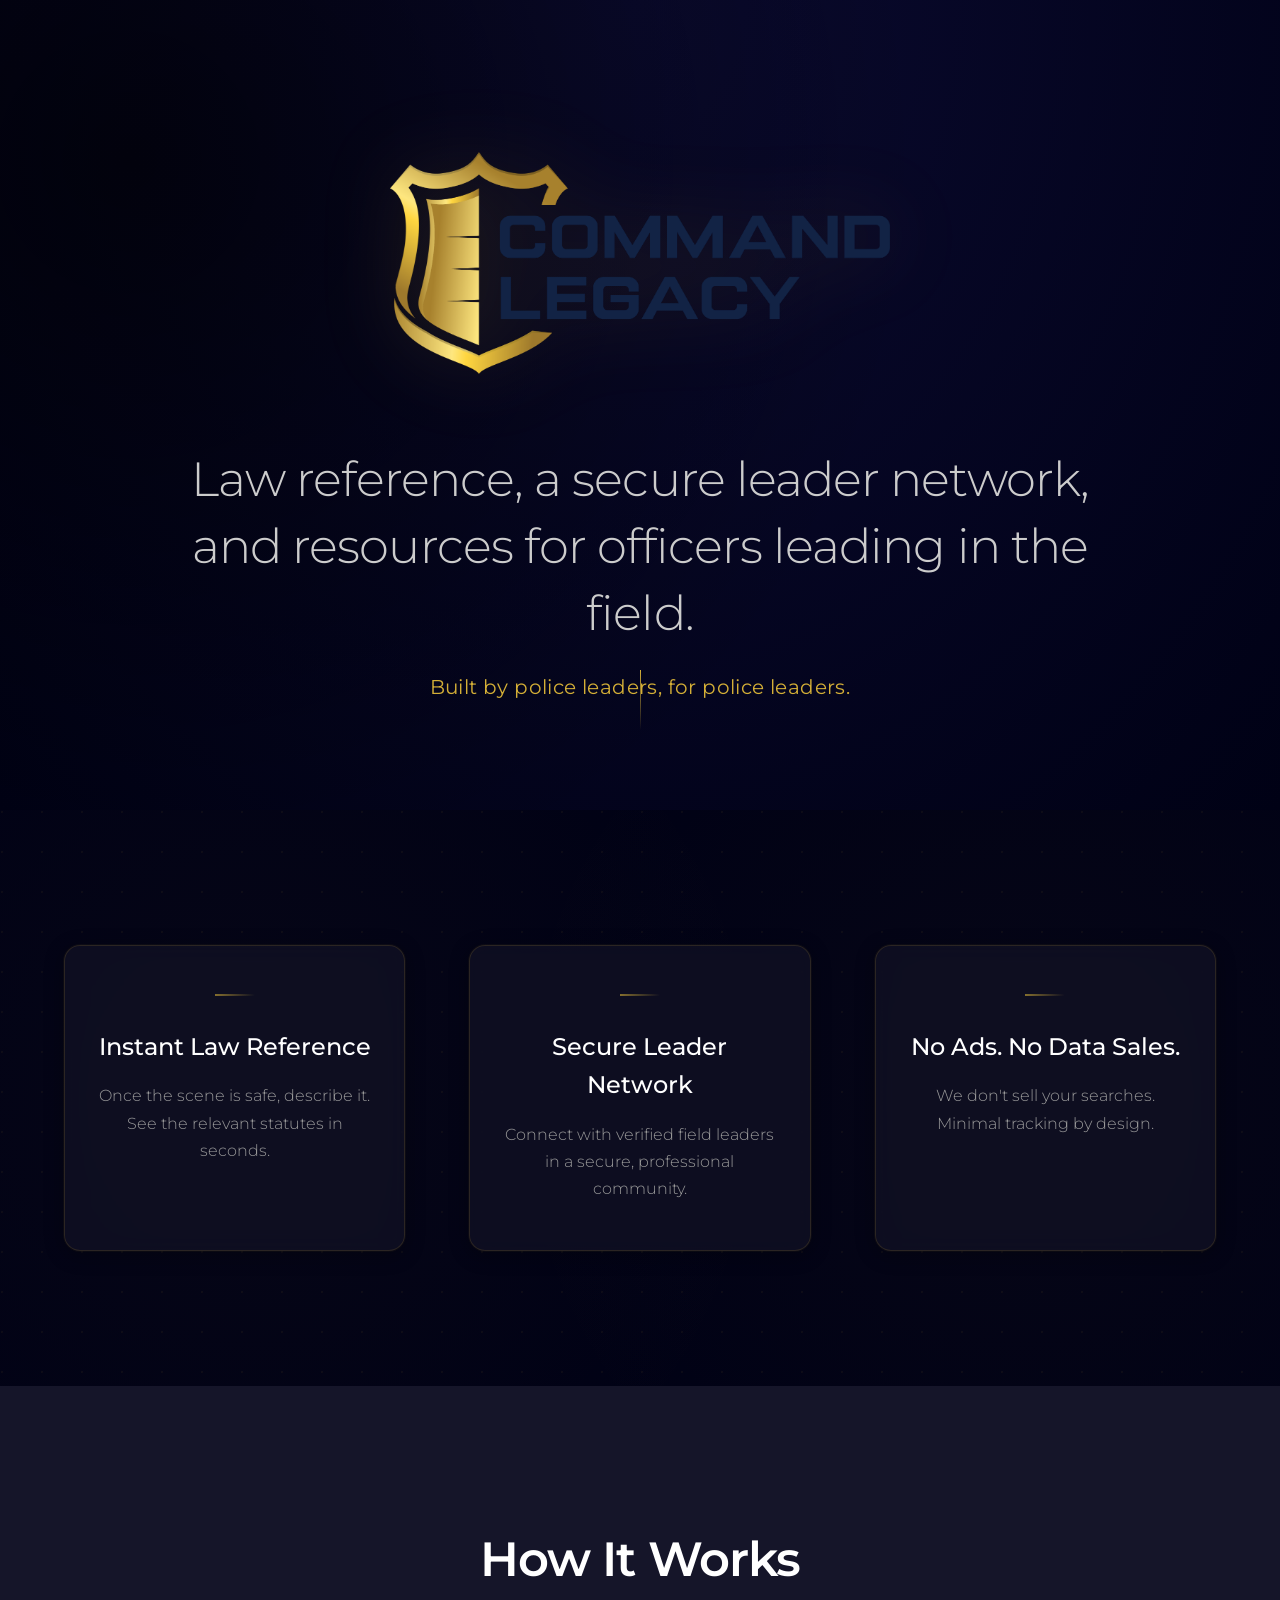
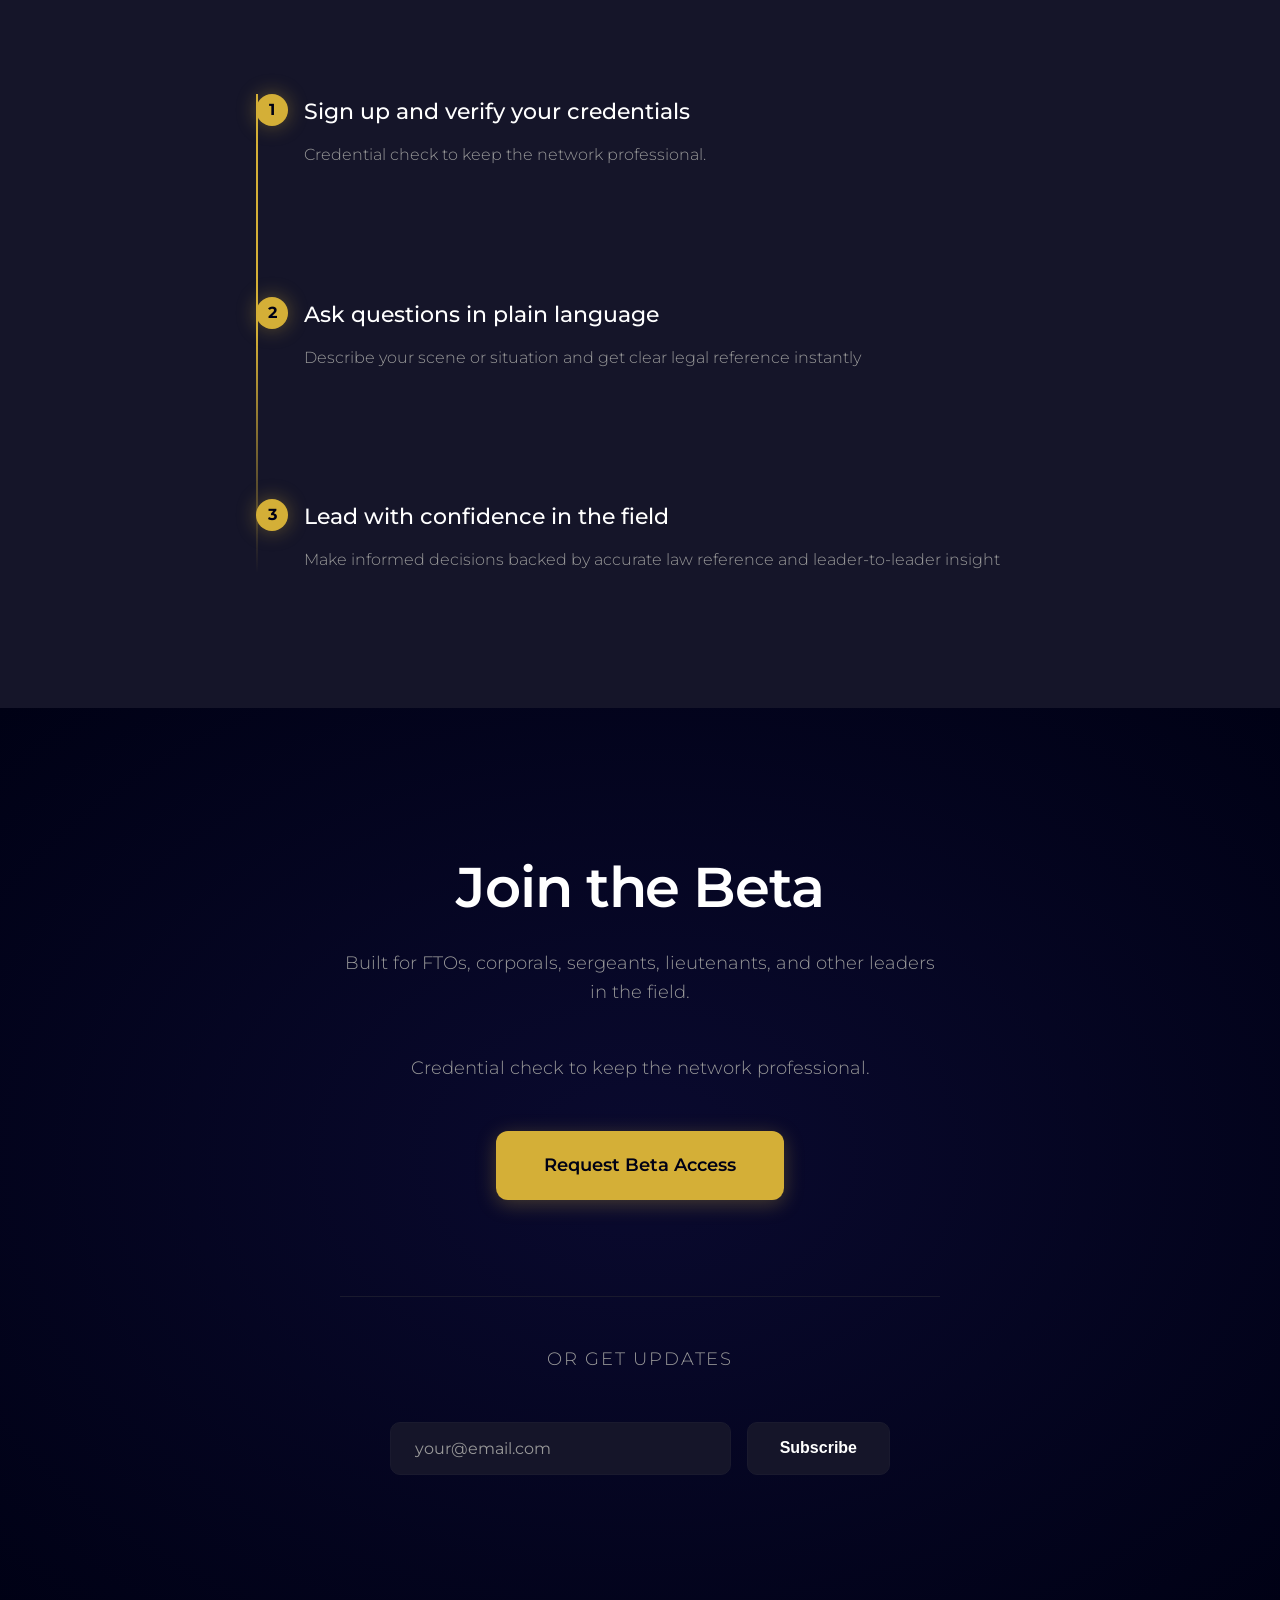
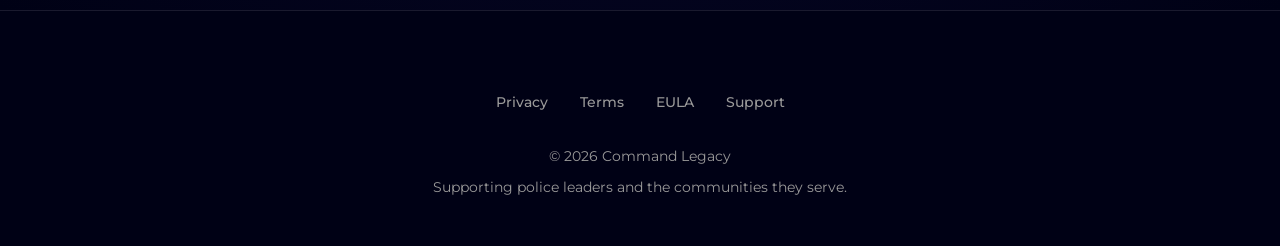
==== commit 038fffce: "Fix footer tagline HTML structureUpdate footer tagline markup to use launching and footer-tagline cl" ====
--- a/index.html
+++ b/index.html
@@ -92,7 +92,7 @@
         </div>
         <div class="footer-info">
             <p>&copy; 2026 Command Legacy</p>
-            <p class="launchinSupporting police leaders and the communities they serve.</p>
+           <div c lass="launching footer-tagline">Supporting police leaders and the communities they serve.</div>
         </div>
     </footer>
 
--- a/styles.css
+++ b/styles.css
@@ -615,7 +615,6 @@
 .launching {
     color: var(--gold);
     font-weight: 600;
-    text-transform: uppercase;
     letter-spacing: 0.1em;
     font-size: 0.75rem;
 }
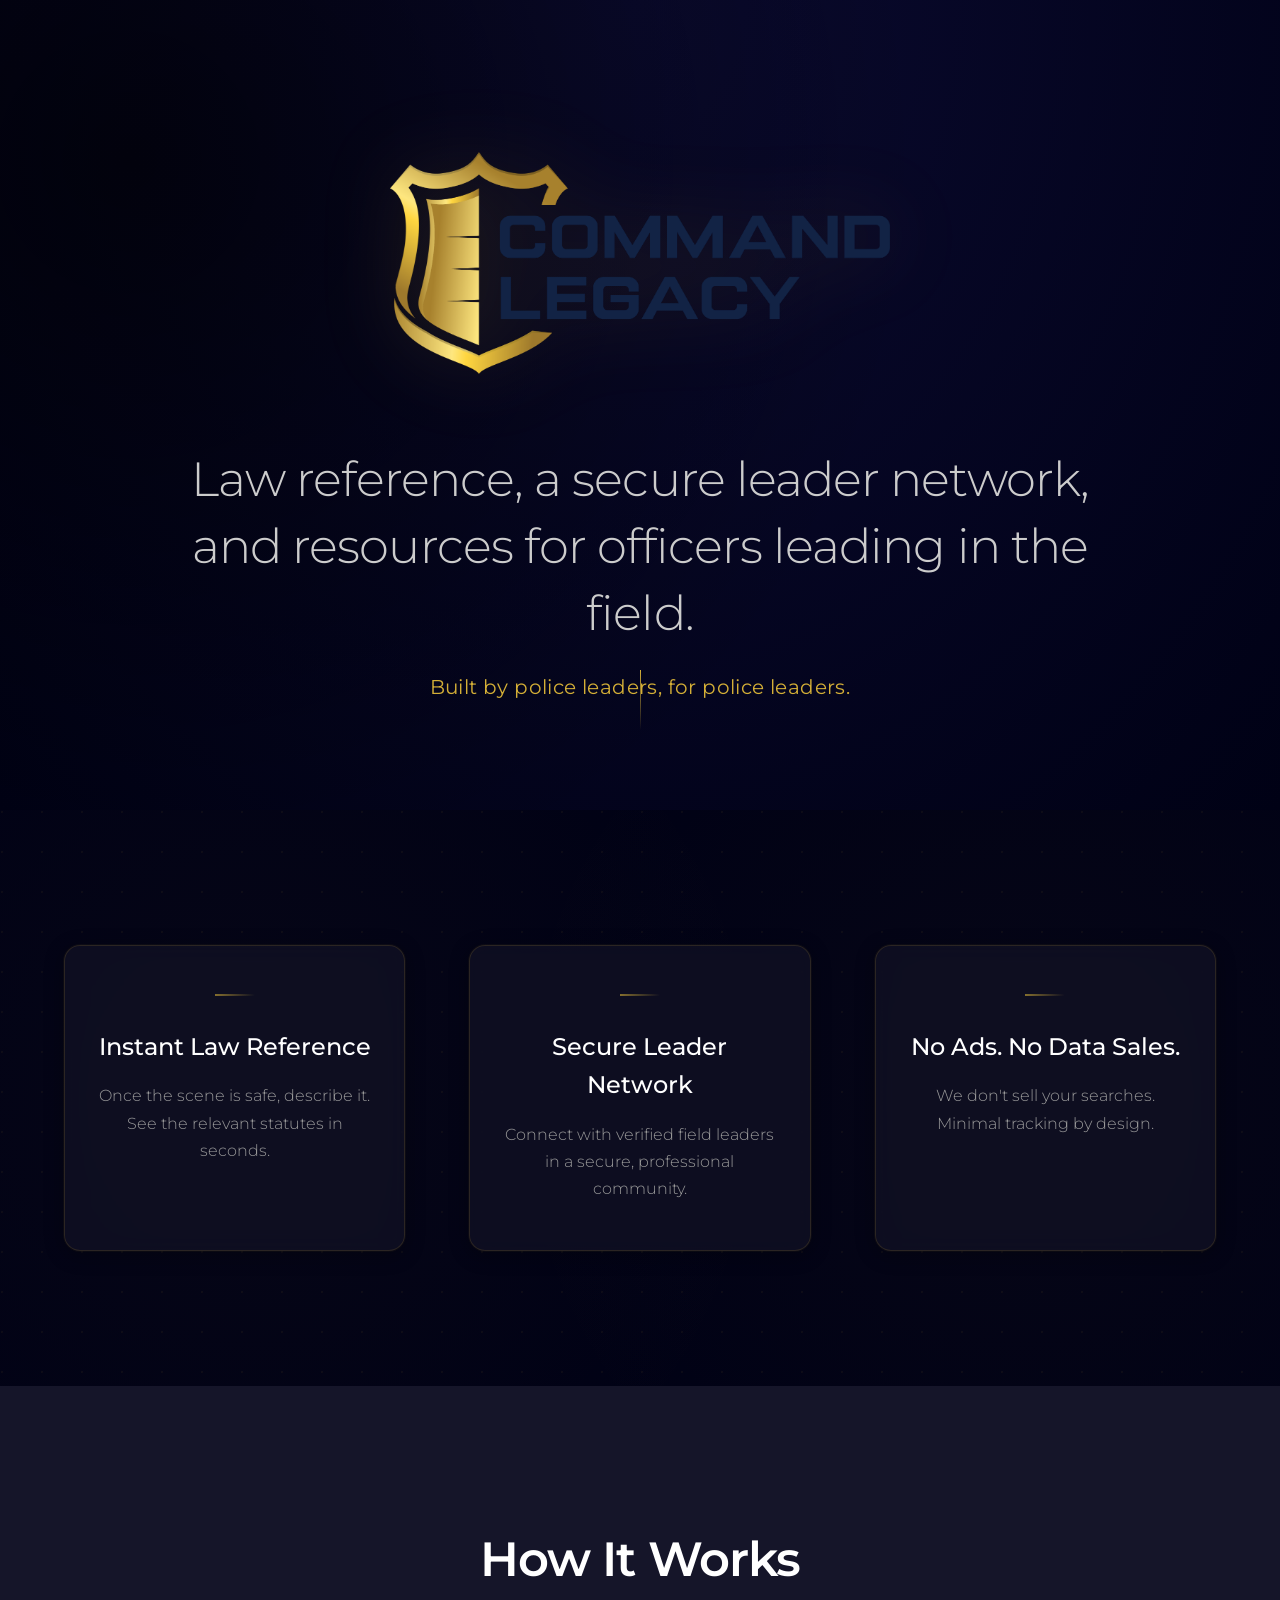
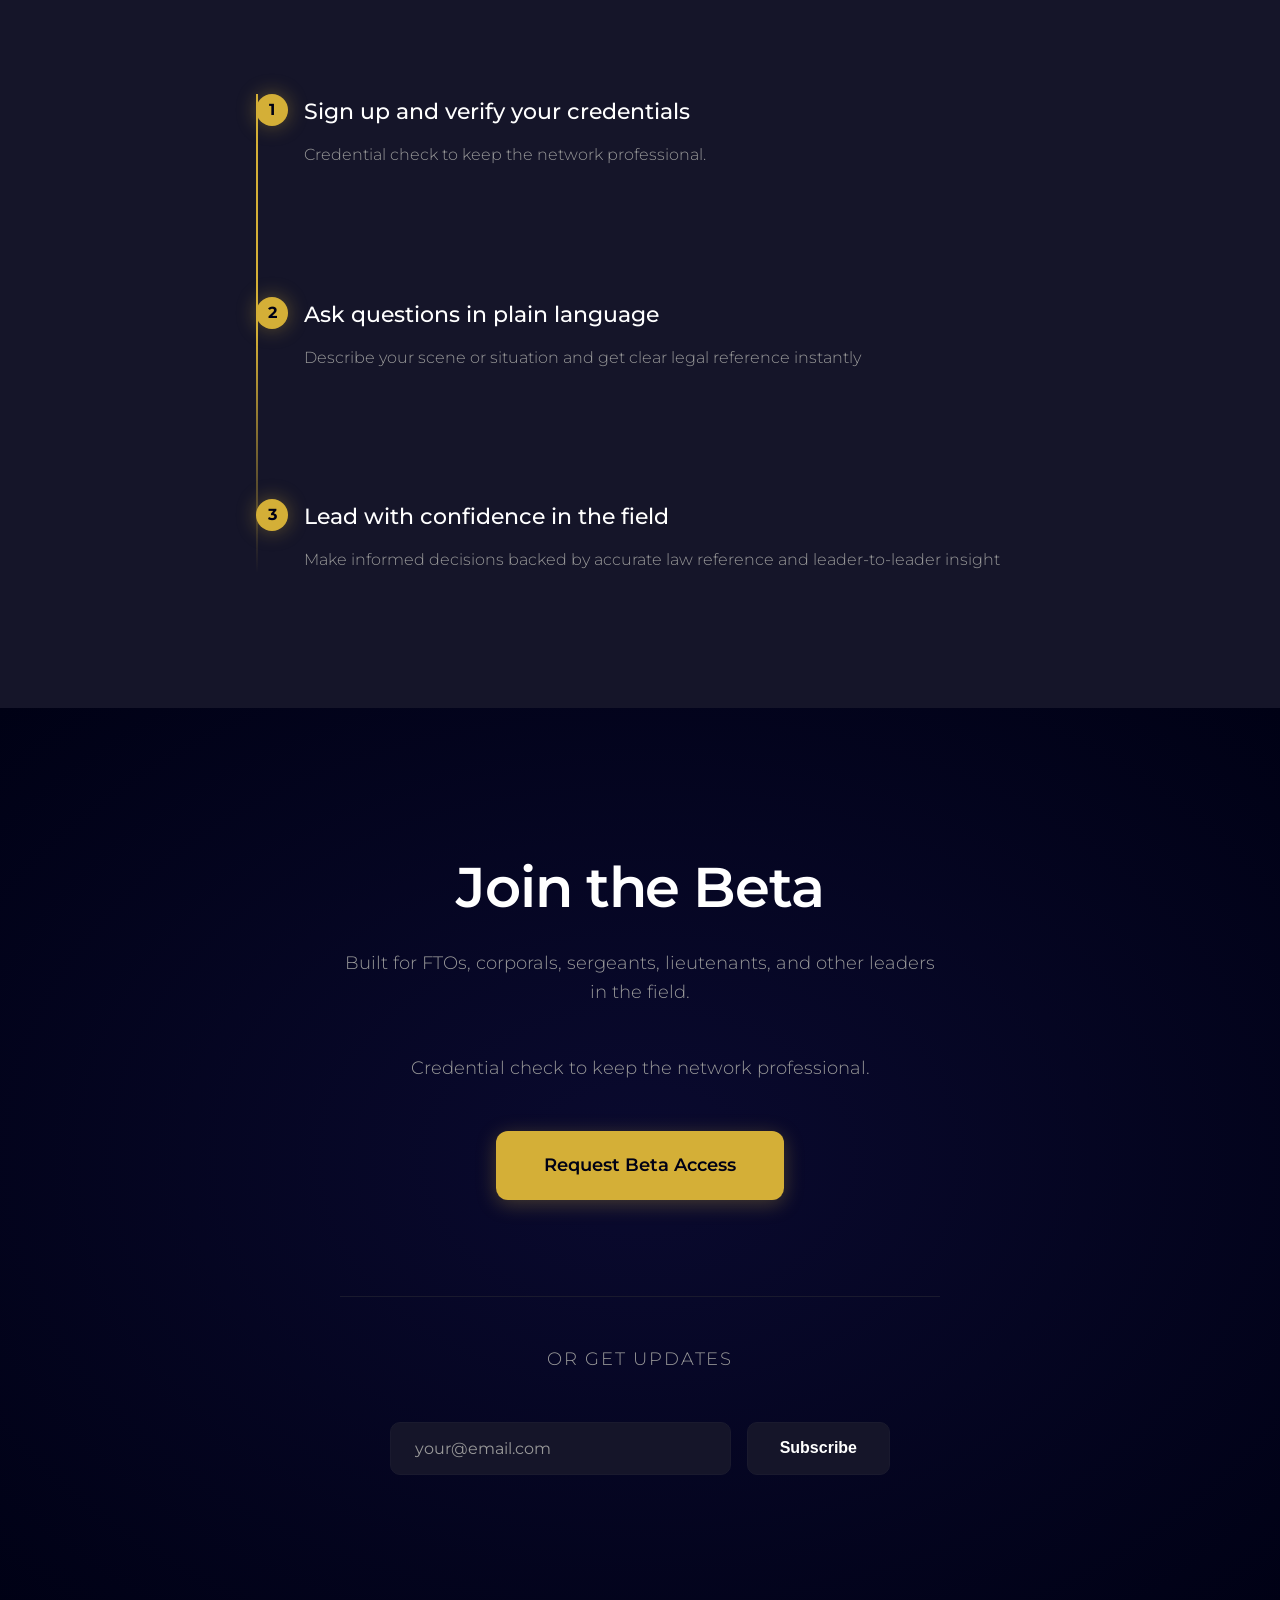
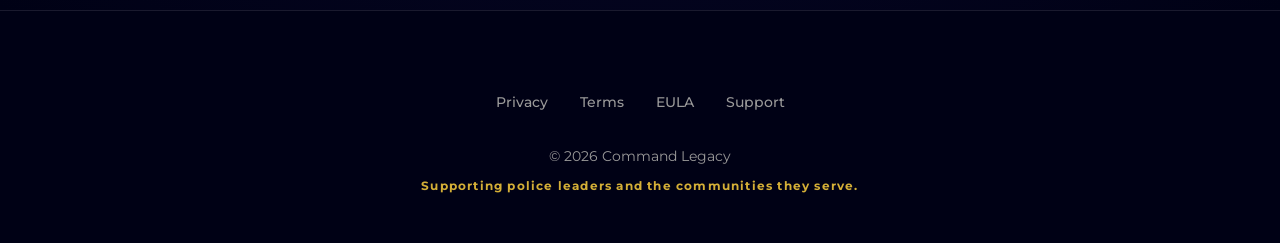
==== commit e26e6e75: "Add footer tagline and fix gold color" ====
--- a/index.html
+++ b/index.html
@@ -92,7 +92,7 @@
         </div>
         <div class="footer-info">
             <p>&copy; 2026 Command Legacy</p>
-           <div c lass="launching footer-tagline">Supporting police leaders and the communities they serve.</div>
+      <div class="launching footer-tagline">Supporting police leaders and the communities they serve.</div>
         </div>
     </footer>
 
--- a/styles.css
+++ b/styles.css
@@ -618,6 +618,10 @@
     letter-spacing: 0.1em;
     font-size: 0.75rem;
 }
+.footer-tagline {
+  font-weight: 700;
+  color: #d4af37;
+}
 
 /* ========================================
    RESPONSIVE
